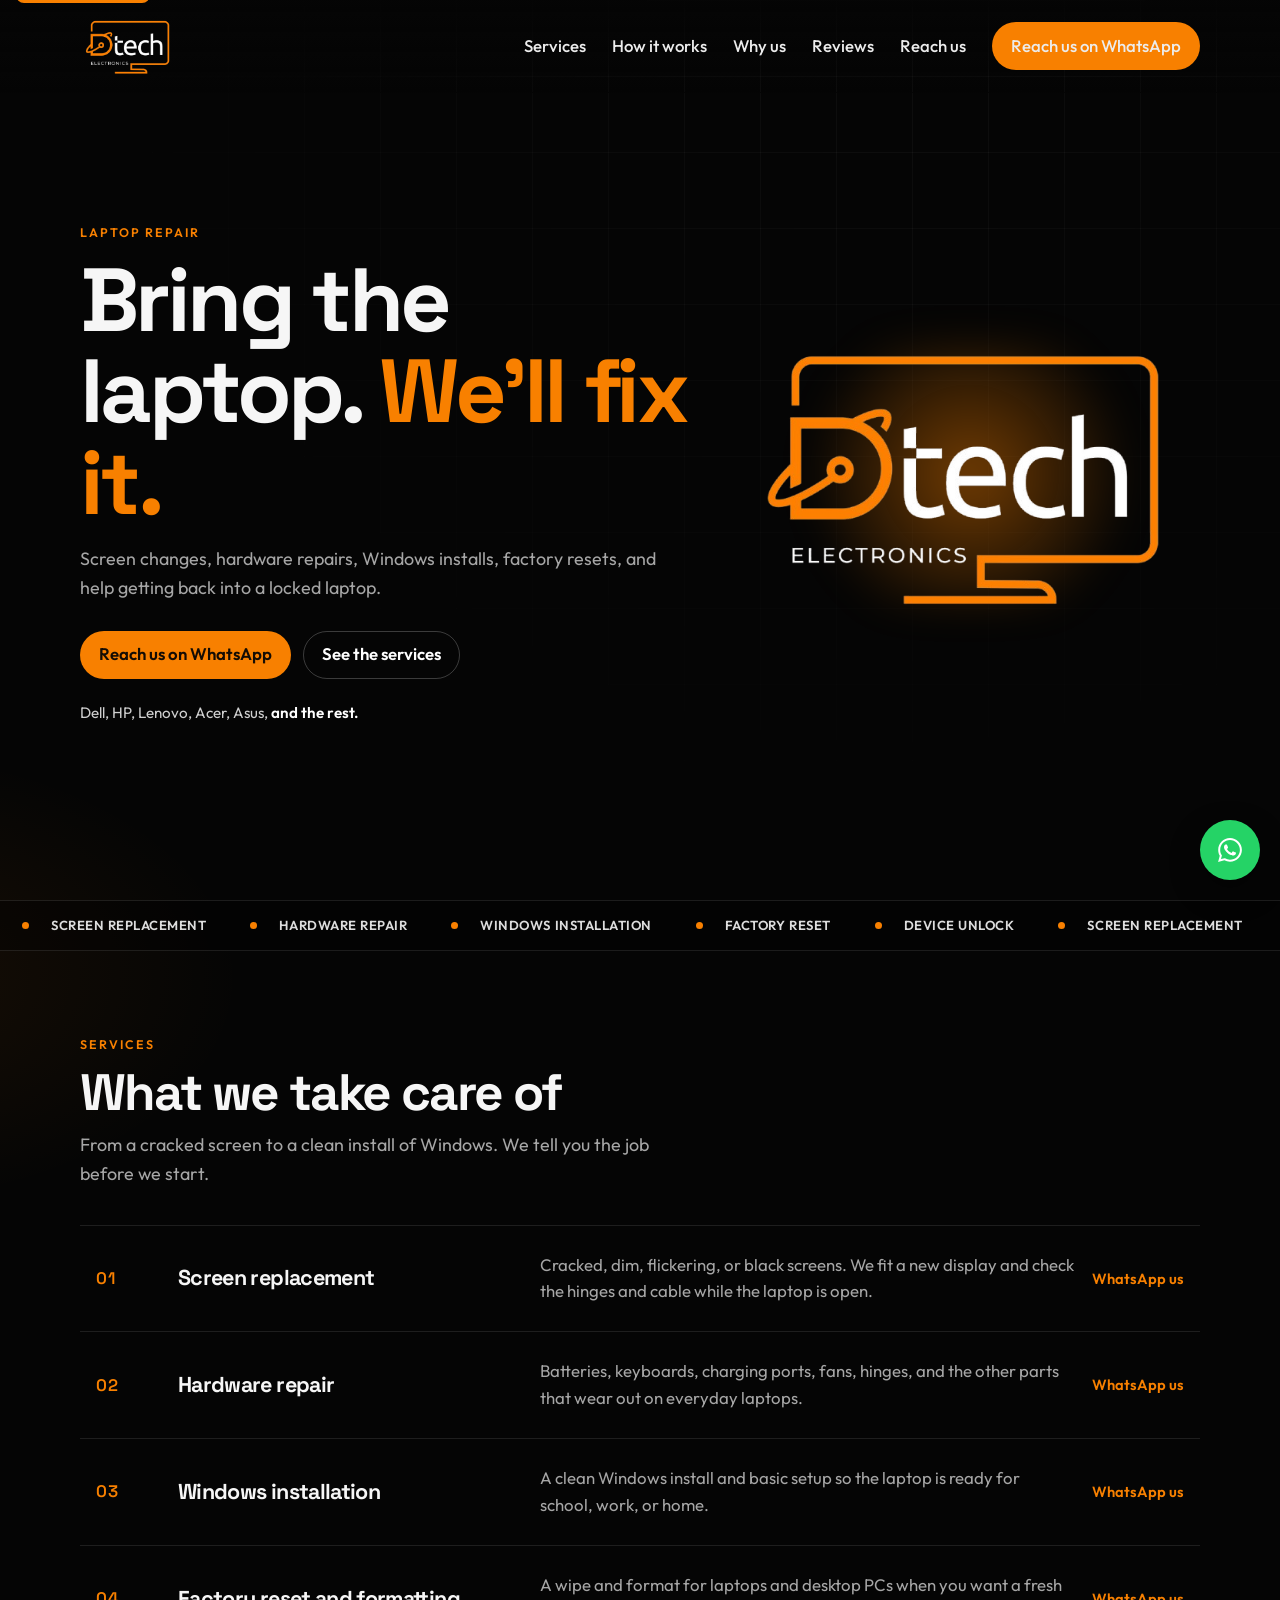
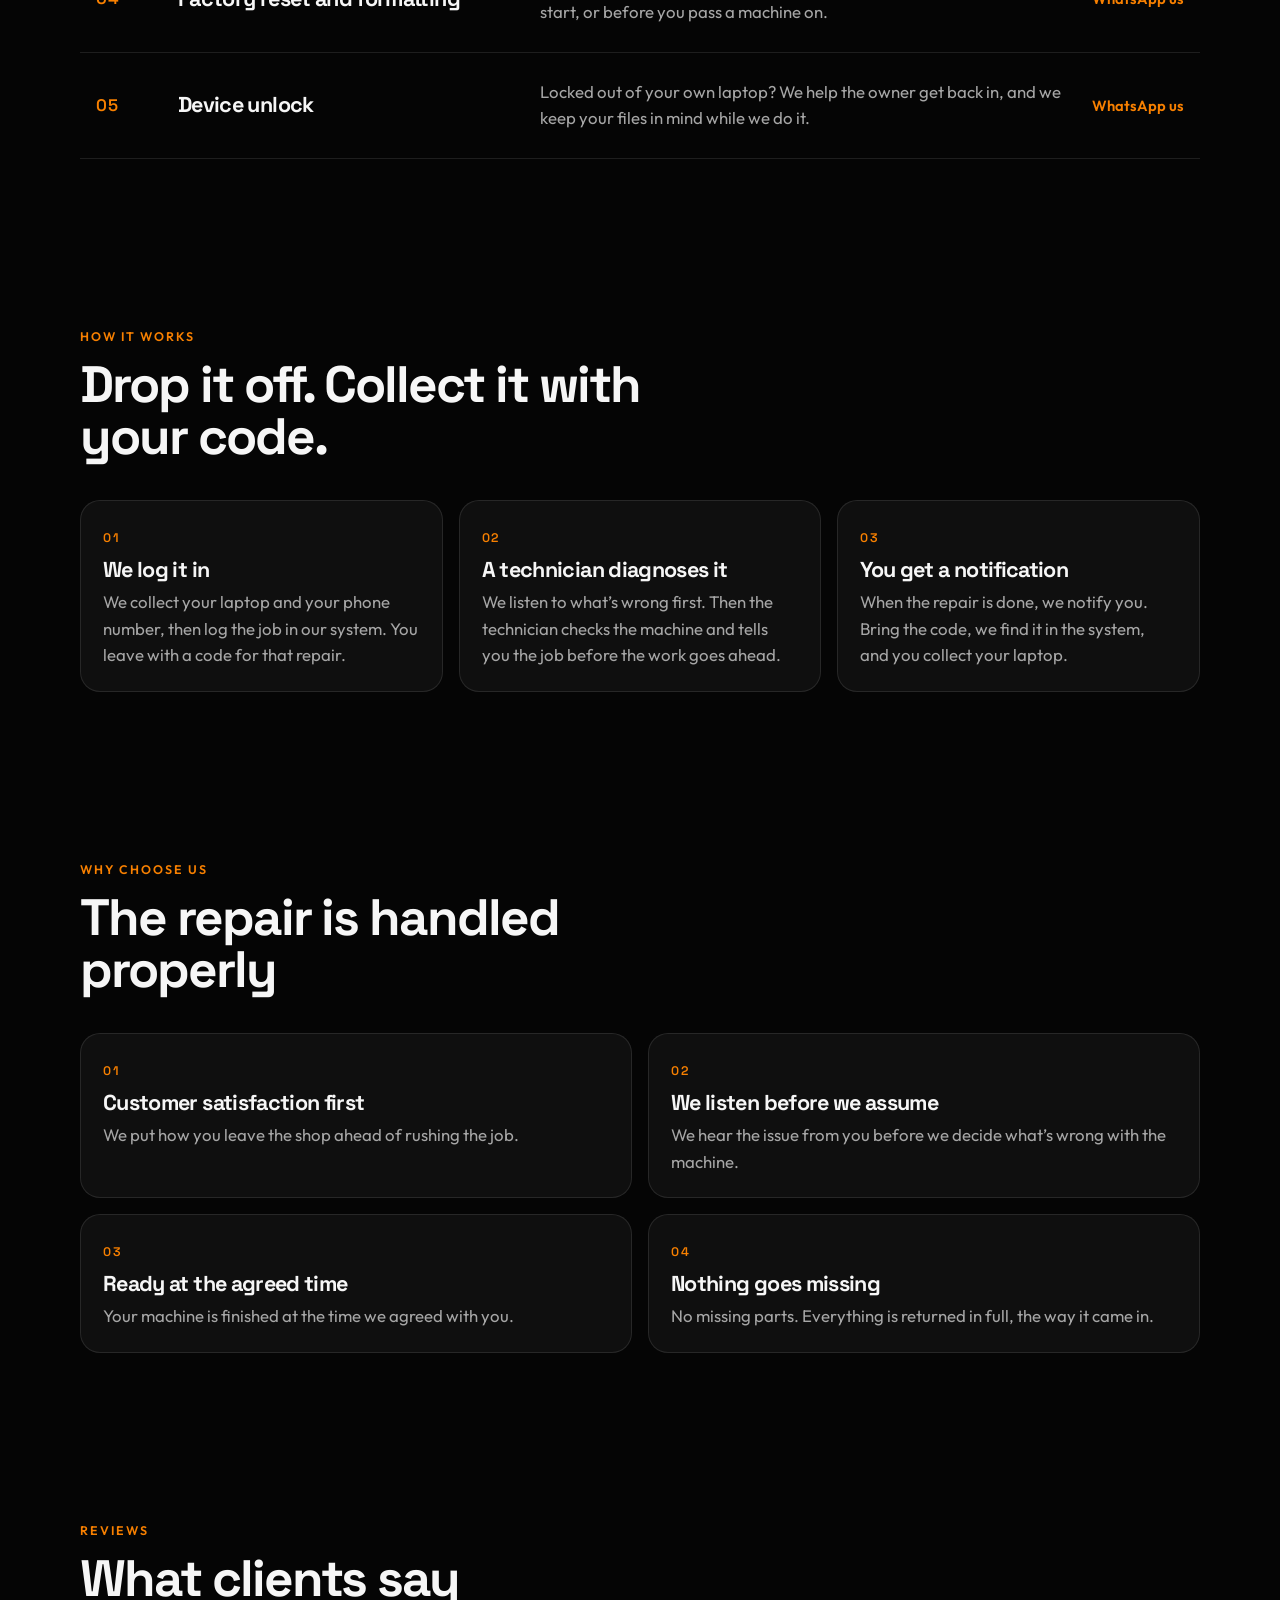
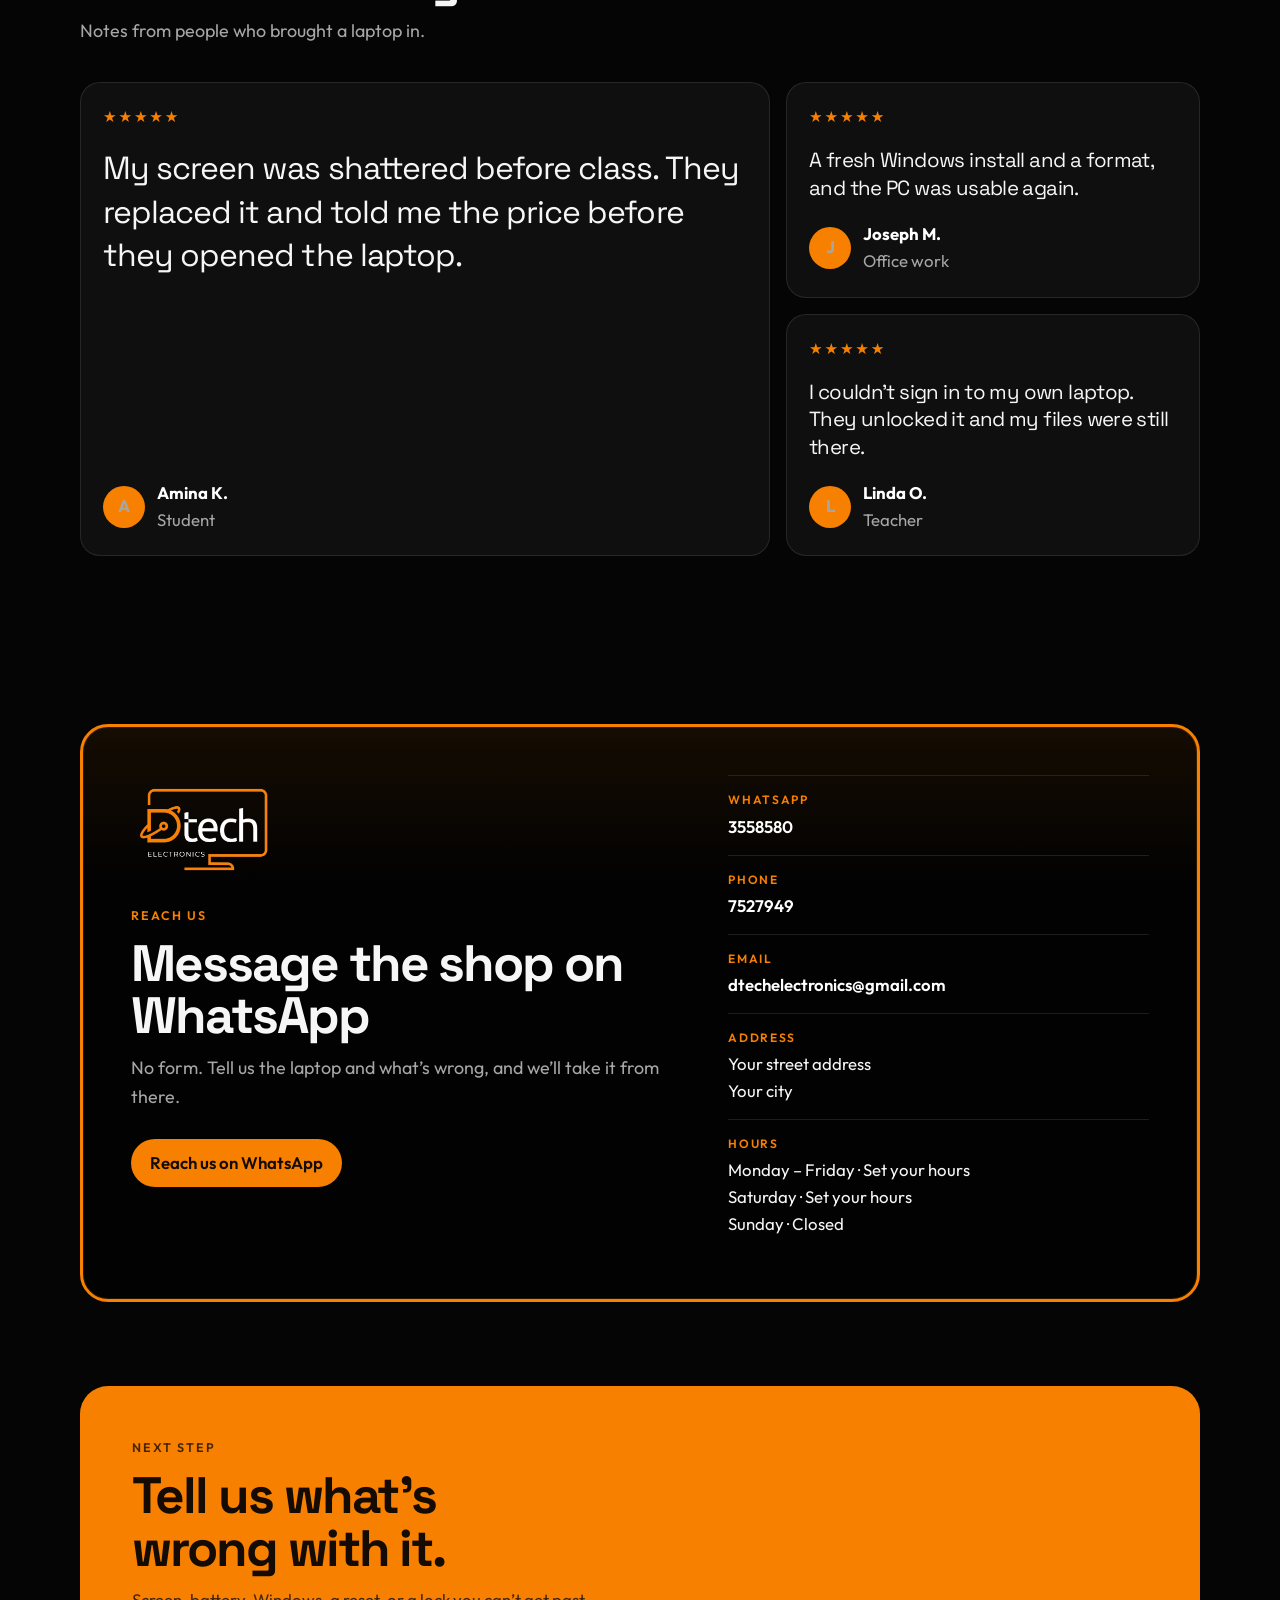
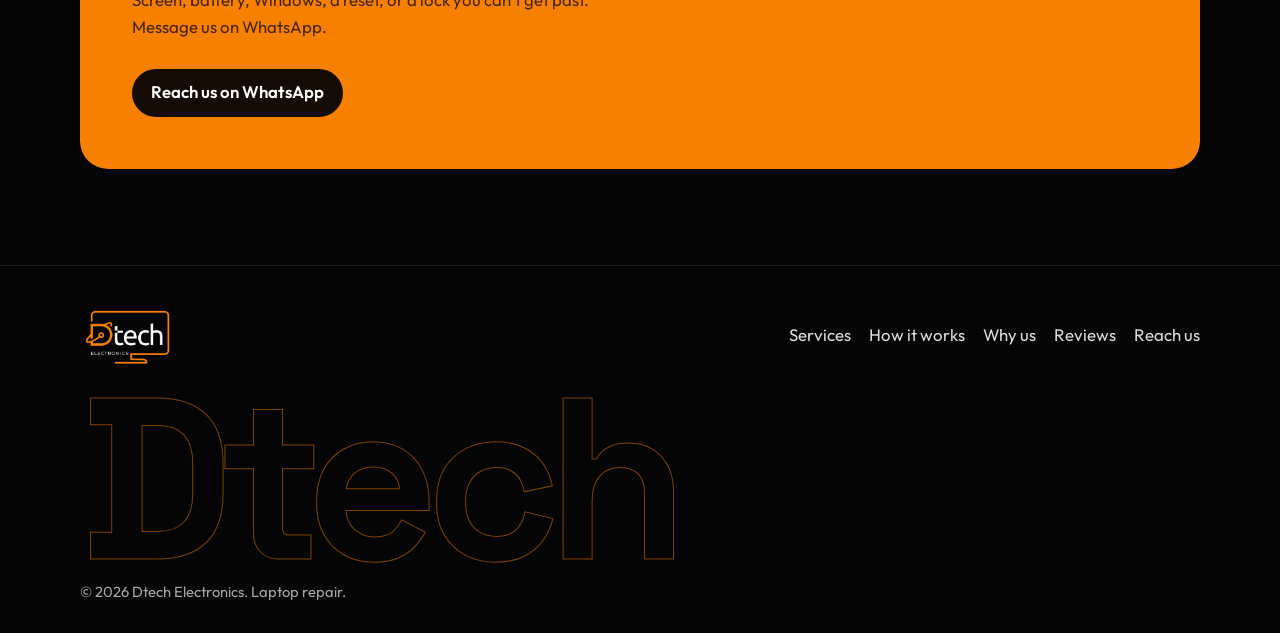
==== index.html @ f42aadb5 "Add the Dtech Electronics repair site." ====
<!DOCTYPE html>
<html lang="en">
  <head>
    <meta charset="utf-8" />
    <meta name="viewport" content="width=device-width, initial-scale=1" />
    <title>Dtech Electronics — Laptop repair</title>
    <meta
      name="description"
      content="Dtech Electronics repairs laptops. Screen replacement, hardware repair, Windows installation, factory reset, and owner unlocks. Reach us on WhatsApp."
    />
    <meta name="theme-color" content="#050505" />
    <meta property="og:title" content="Dtech Electronics — Laptop repair" />
    <meta
      property="og:description"
      content="Screens, hardware, Windows installs, factory resets, and owner unlocks. Message the shop on WhatsApp."
    />
    <meta property="og:image" content="/logo/Dtech.jpg" />
    <link rel="icon" href="/logo/Dtech-Transparent.png" />
    <link rel="preconnect" href="https://fonts.googleapis.com" />
    <link rel="preconnect" href="https://fonts.gstatic.com" crossorigin />
    <link
      href="https://fonts.googleapis.com/css2?family=Outfit:wght@400;500;600&family=Space+Grotesk:wght@500;600;700&display=swap"
      rel="stylesheet"
    />
    <link rel="stylesheet" href="/css/styles.css" />
    <script>document.documentElement.classList.add("js");</script>
  </head>
  <body id="top">
    <a class="skip" href="#main">Skip to content</a>
    <header class="site-header">
      <div class="container header-bar">
        <a class="logo" href="/index.html">
          <img src="/logo/Dtech-Transparent.png" width="599" height="416" alt="Dtech Electronics" />
        </a>
        <nav class="nav-links nav-panel" id="nav-panel" aria-label="Primary">
          <a href="#services">Services</a>
          <a href="#process">How it works</a>
          <a href="#why">Why us</a>
          <a href="#reviews">Reviews</a>
          <a href="#reach">Reach us</a>
          <a class="btn btn-primary" data-whatsapp data-note="Hi Dtech Electronics, I need help with a laptop." href="https://wa.me/3558580">Reach us on WhatsApp</a>
        </nav>
        <button class="nav-toggle" type="button" aria-expanded="false" aria-controls="nav-panel" aria-label="Open menu">
          <span></span>
          <span></span>
          <span></span>
        </button>
      </div>
      <div class="scroll-progress" aria-hidden="true"><span></span></div>
    </header>

    <main id="main">
      <section class="hero">
        <div class="container hero-grid">
          <div>
            <p class="eyebrow">Laptop repair</p>
            <h1>Bring the laptop. <em>We’ll fix it.</em></h1>
            <p class="lead">
              Screen changes, hardware repairs, Windows installs, factory resets, and help getting back into a locked laptop.
            </p>
            <div class="actions">
              <a class="btn btn-primary" data-whatsapp data-note="Hi Dtech Electronics, I need help with a laptop." href="https://wa.me/3558580">Reach us on WhatsApp</a>
              <a class="btn btn-ghost" href="#services">See the services</a>
            </div>
            <p class="brand-line">Dell, HP, Lenovo, Acer, Asus, <strong>and the rest.</strong></p>
          </div>
          <div class="hero-mark">
            <img src="/logo/Dtech-Transparent.png" width="599" height="416" alt="" />
          </div>
        </div>
      </section>

      <div class="ticker" aria-hidden="true">
        <div class="ticker-track">
          <div class="ticker-group">
            <span>Screen replacement</span>
            <span>Hardware repair</span>
            <span>Windows installation</span>
            <span>Factory reset</span>
            <span>Device unlock</span>
          </div>
          <div class="ticker-group">
            <span>Screen replacement</span>
            <span>Hardware repair</span>
            <span>Windows installation</span>
            <span>Factory reset</span>
            <span>Device unlock</span>
          </div>
        </div>
      </div>

      <section class="section reveal" id="services">
        <div class="container">
          <div class="section-head">
            <p class="eyebrow">Services</p>
            <h2>What we take care of</h2>
            <p class="lead">From a cracked screen to a clean install of Windows. We tell you the job before we start.</p>
          </div>
          <div class="services">
            <a class="svc" data-whatsapp data-note="Hi Dtech Electronics, I need a screen replacement." href="https://wa.me/3558580">
              <span class="svc-num">01</span>
              <h3>Screen replacement</h3>
              <p>Cracked, dim, flickering, or black screens. We fit a new display and check the hinges and cable while the laptop is open.</p>
              <span class="svc-go">WhatsApp us</span>
            </a>
            <a class="svc" data-whatsapp data-note="Hi Dtech Electronics, I need a hardware repair." href="https://wa.me/3558580">
              <span class="svc-num">02</span>
              <h3>Hardware repair</h3>
              <p>Batteries, keyboards, charging ports, fans, hinges, and the other parts that wear out on everyday laptops.</p>
              <span class="svc-go">WhatsApp us</span>
            </a>
            <a class="svc" data-whatsapp data-note="Hi Dtech Electronics, I need Windows installed." href="https://wa.me/3558580">
              <span class="svc-num">03</span>
              <h3>Windows installation</h3>
              <p>A clean Windows install and basic setup so the laptop is ready for school, work, or home.</p>
              <span class="svc-go">WhatsApp us</span>
            </a>
            <a class="svc" data-whatsapp data-note="Hi Dtech Electronics, I need a factory reset and format." href="https://wa.me/3558580">
              <span class="svc-num">04</span>
              <h3>Factory reset and formatting</h3>
              <p>A wipe and format for laptops and desktop PCs when you want a fresh start, or before you pass a machine on.</p>
              <span class="svc-go">WhatsApp us</span>
            </a>
            <a class="svc" data-whatsapp data-note="Hi Dtech Electronics, I need help unlocking my own laptop." href="https://wa.me/3558580">
              <span class="svc-num">05</span>
              <h3>Device unlock</h3>
              <p>Locked out of your own laptop? We help the owner get back in, and we keep your files in mind while we do it.</p>
              <span class="svc-go">WhatsApp us</span>
            </a>
          </div>
        </div>
      </section>

      <section class="section reveal" id="process">
        <div class="container">
          <div class="section-head">
            <p class="eyebrow">How it works</p>
            <h2>Drop it off. Collect it with your code.</h2>
          </div>
          <ol class="steps">
            <li>
              <span class="step-num">01</span>
              <h3>We log it in</h3>
              <p>We collect your laptop and your phone number, then log the job in our system. You leave with a code for that repair.</p>
            </li>
            <li>
              <span class="step-num">02</span>
              <h3>A technician diagnoses it</h3>
              <p>We listen to what’s wrong first. Then the technician checks the machine and tells you the job before the work goes ahead.</p>
            </li>
            <li>
              <span class="step-num">03</span>
              <h3>You get a notification</h3>
              <p>When the repair is done, we notify you. Bring the code, we find it in the system, and you collect your laptop.</p>
            </li>
          </ol>
        </div>
      </section>

      <section class="section reveal" id="why">
        <div class="container">
          <div class="section-head">
            <p class="eyebrow">Why choose us</p>
            <h2>The repair is handled properly</h2>
          </div>
          <ul class="reasons">
            <li>
              <span class="step-num">01</span>
              <h3>Customer satisfaction first</h3>
              <p>We put how you leave the shop ahead of rushing the job.</p>
            </li>
            <li>
              <span class="step-num">02</span>
              <h3>We listen before we assume</h3>
              <p>We hear the issue from you before we decide what’s wrong with the machine.</p>
            </li>
            <li>
              <span class="step-num">03</span>
              <h3>Ready at the agreed time</h3>
              <p>Your machine is finished at the time we agreed with you.</p>
            </li>
            <li>
              <span class="step-num">04</span>
              <h3>Nothing goes missing</h3>
              <p>No missing parts. Everything is returned in full, the way it came in.</p>
            </li>
          </ul>
        </div>
      </section>

      <section class="section reveal" id="reviews">
        <div class="container">
          <div class="section-head">
            <p class="eyebrow">Reviews</p>
            <h2>What clients say</h2>
            <p class="lead">Notes from people who brought a laptop in.</p>
          </div>
          <div class="quotes">
            <figure class="quote">
              <div class="stars" aria-label="5 out of 5">★★★★★</div>
              <blockquote>My screen was shattered before class. They replaced it and told me the price before they opened the laptop.</blockquote>
              <figcaption>
                <span class="avatar" aria-hidden="true">A</span>
                <span><strong>Amina K.</strong> Student</span>
              </figcaption>
            </figure>
            <figure class="quote">
              <div class="stars" aria-label="5 out of 5">★★★★★</div>
              <blockquote>A fresh Windows install and a format, and the PC was usable again.</blockquote>
              <figcaption>
                <span class="avatar" aria-hidden="true">J</span>
                <span><strong>Joseph M.</strong> Office work</span>
              </figcaption>
            </figure>
            <figure class="quote">
              <div class="stars" aria-label="5 out of 5">★★★★★</div>
              <blockquote>I couldn’t sign in to my own laptop. They unlocked it and my files were still there.</blockquote>
              <figcaption>
                <span class="avatar" aria-hidden="true">L</span>
                <span><strong>Linda O.</strong> Teacher</span>
              </figcaption>
            </figure>
          </div>
        </div>
      </section>

      <section class="section reveal" id="reach">
        <div class="container">
          <div class="visit-frame">
            <div>
              <img class="visit-mark" src="/logo/Dtech-Transparent.png" width="599" height="416" alt="" />
              <p class="eyebrow">Reach us</p>
              <h2>Message the shop on WhatsApp</h2>
              <p class="lead">No form. Tell us the laptop and what’s wrong, and we’ll take it from there.</p>
              <div class="actions">
                <a class="btn btn-primary" data-whatsapp data-note="Hi Dtech Electronics, I need help with a laptop." href="https://wa.me/3558580">Reach us on WhatsApp</a>
              </div>
            </div>
            <dl class="shop-list">
              <div>
                <dt>WhatsApp</dt>
                <dd>
                  <a data-whatsapp data-note="Hi Dtech Electronics, I need help with a laptop." href="https://wa.me/3558580"><span data-whatsapp-number>3558580</span></a>
                </dd>
              </div>
              <div>
                <dt>Phone</dt>
                <dd><a href="tel:7527949">7527949</a></dd>
              </div>
              <div>
                <dt>Email</dt>
                <dd><a href="mailto:dtechelectronics@gmail.com">dtechelectronics@gmail.com</a></dd>
              </div>
              <div>
                <dt>Address</dt>
                <dd>
                  Your street address<br />
                  Your city
                </dd>
              </div>
              <div>
                <dt>Hours</dt>
                <dd>
                  Monday – Friday · Set your hours<br />
                  Saturday · Set your hours<br />
                  Sunday · Closed
                </dd>
              </div>
            </dl>
          </div>
        </div>
      </section>

      <section class="cta-band reveal">
        <div class="container">
          <div class="cta-inner">
            <p class="eyebrow">Next step</p>
            <h2>Tell us what’s wrong with it.</h2>
            <p>Screen, battery, Windows, a reset, or a lock you can’t get past. Message us on WhatsApp.</p>
            <div class="actions">
              <a class="btn btn-dark" data-whatsapp data-note="Hi Dtech Electronics, I need help with a laptop." href="https://wa.me/3558580">Reach us on WhatsApp</a>
            </div>
          </div>
        </div>
      </section>
    </main>

    <footer class="site-footer">
      <div class="container">
        <div class="footer-top">
          <a class="logo" href="/index.html">
            <img src="/logo/Dtech-Transparent.png" width="599" height="416" alt="Dtech Electronics" />
          </a>
          <nav class="footer-links" aria-label="Footer">
            <a href="#services">Services</a>
            <a href="#process">How it works</a>
            <a href="#why">Why us</a>
            <a href="#reviews">Reviews</a>
            <a href="#reach">Reach us</a>
          </nav>
        </div>
        <p class="footer-mark" aria-hidden="true">Dtech</p>
        <p class="legal">© 2026 Dtech Electronics. Laptop repair.</p>
      </div>
    </footer>
    <a class="wa-float" data-whatsapp data-note="Hi Dtech Electronics, I need help with a laptop." href="https://wa.me/3558580" aria-label="Chat with Dtech Electronics on WhatsApp">
      <img src="/logo/whatsapp-brands-solid-full.svg" width="34" height="34" alt="" />
    </a>
    <script src="/js/main.js" defer></script>
  </body>
</html>
---- css/styles.css ----
:root {
  --bg: #050505;
  --raise: #111111;
  --orange: #f88000;
  --orange-hot: #ff9d2a;
  --ink: #140c04;
  --text: #f6f6f6;
  --muted: #a6a6a6;
  --line: rgba(255, 255, 255, 0.1);
  --display: "Space Grotesk", sans-serif;
  --body: "Outfit", system-ui, sans-serif;
  --header: 92px;
  --ease: cubic-bezier(0.22, 0.61, 0.36, 1);
  --shadow: 0 18px 50px rgba(0, 0, 0, 0.35);
}

*,
*::before,
*::after {
  box-sizing: border-box;
}

html {
  scroll-behavior: smooth;
  color-scheme: dark;
}

body {
  margin: 0;
  min-height: 100vh;
  font-family: var(--body);
  font-size: 1.05rem;
  line-height: 1.6;
  color: var(--text);
  background-color: var(--bg);
  background-image:
    radial-gradient(980px 520px at 88% -8%, rgba(248, 128, 0, 0.18), transparent 58%),
    radial-gradient(720px 420px at -12% 18%, rgba(248, 128, 0, 0.08), transparent 55%);
}

body::before {
  content: "";
  position: fixed;
  inset: 0;
  pointer-events: none;
  z-index: 0;
  background-image:
    linear-gradient(rgba(255, 255, 255, 0.035) 1px, transparent 1px),
    linear-gradient(90deg, rgba(255, 255, 255, 0.035) 1px, transparent 1px);
  background-size: 76px 76px;
  mask-image: radial-gradient(ellipse at 70% 0%, #000 10%, transparent 68%);
}

body.menu-open {
  overflow: hidden;
}

img {
  max-width: 100%;
  height: auto;
}

a {
  color: inherit;
}

button,
input,
select,
textarea {
  font: inherit;
  color: inherit;
}

button {
  cursor: pointer;
}

::selection {
  background: var(--orange);
  color: var(--ink);
}

:focus-visible {
  outline: 2px solid var(--orange);
  outline-offset: 3px;
}

.skip {
  position: absolute;
  left: 16px;
  top: -40px;
  z-index: 80;
  background: var(--orange);
  color: var(--ink);
  padding: 8px 12px;
  border-radius: 8px;
}

.skip:focus {
  top: 12px;
}

.container {
  width: min(1120px, calc(100% - 32px));
  margin-inline: auto;
}

h1,
h2,
h3 {
  font-family: var(--display);
  letter-spacing: -0.04em;
  line-height: 1.02;
  font-weight: 700;
}

h1 {
  margin: 0 0 16px;
  font-size: clamp(3.1rem, 7vw, 5.7rem);
}

h1 em {
  font-style: normal;
  color: var(--orange);
}

h2 {
  margin: 0 0 12px;
  font-size: clamp(2rem, 4vw, 3.35rem);
}

h3 {
  margin: 0;
  font-size: 1.35rem;
  letter-spacing: -0.03em;
}

p {
  margin: 0;
}

.eyebrow {
  margin: 0 0 12px;
  color: var(--orange);
  font-size: 0.78rem;
  font-weight: 600;
  letter-spacing: 0.16em;
  text-transform: uppercase;
}

.lead {
  max-width: 48ch;
  color: var(--muted);
  font-size: 1.12rem;
}

.section {
  padding: 84px 0;
  scroll-margin-top: 108px;
}

.section-head {
  max-width: 640px;
  margin-bottom: 36px;
}

.site-header,
.site-footer,
main {
  position: relative;
  z-index: 1;
}

.site-header {
  position: fixed;
  inset: 0 0 auto 0;
  z-index: 40;
  border-bottom: 1px solid transparent;
  background: linear-gradient(to bottom, rgba(5, 5, 5, 0.92), rgba(5, 5, 5, 0));
  transition:
    background 0.4s var(--ease),
    border-color 0.4s var(--ease),
    box-shadow 0.4s var(--ease);
}

.site-header.is-scrolled {
  background: rgba(5, 5, 5, 0.84);
  backdrop-filter: blur(18px) saturate(1.3);
  border-bottom-color: rgba(248, 128, 0, 0.35);
  box-shadow: var(--shadow);
}

.header-bar {
  display: flex;
  align-items: center;
  justify-content: space-between;
  min-height: var(--header);
  padding: 12px 0;
  transition: padding 0.4s var(--ease), min-height 0.4s var(--ease);
}

.is-scrolled .header-bar {
  min-height: 68px;
  padding: 6px 0;
}

.logo {
  display: block;
  flex: 0 0 auto;
}

.logo img {
  display: block;
  height: 68px;
  width: auto;
  transition: height 0.4s var(--ease), transform 0.4s var(--ease);
}

.is-scrolled .logo img {
  height: 48px;
}

.nav-links {
  display: none;
}

.nav-links a {
  text-decoration: none;
  color: #ececec;
  font-weight: 500;
}

.nav-toggle {
  width: 46px;
  height: 46px;
  display: inline-flex;
  flex-direction: column;
  justify-content: center;
  align-items: center;
  gap: 5px;
  border: 1px solid var(--line);
  border-radius: 12px;
  background: rgba(0, 0, 0, 0.35);
}

.nav-toggle span {
  display: block;
  width: 18px;
  height: 2px;
  background: #fff;
  transition: transform 0.3s var(--ease), opacity 0.2s;
}

.nav-toggle[aria-expanded="true"] span:nth-child(1) {
  transform: translateY(7px) rotate(45deg);
}

.nav-toggle[aria-expanded="true"] span:nth-child(2) {
  opacity: 0;
}

.nav-toggle[aria-expanded="true"] span:nth-child(3) {
  transform: translateY(-7px) rotate(-45deg);
}

.scroll-progress {
  position: absolute;
  left: 0;
  right: 0;
  bottom: 0;
  height: 2px;
  pointer-events: none;
}

.scroll-progress span {
  display: block;
  height: 100%;
  background: linear-gradient(90deg, var(--orange), #ffc46b);
  transform: scaleX(0);
  transform-origin: left center;
}

.btn {
  display: inline-flex;
  align-items: center;
  justify-content: center;
  gap: 8px;
  min-height: 48px;
  padding: 0 18px;
  border-radius: 999px;
  border: 1px solid transparent;
  text-decoration: none;
  font-weight: 600;
  transition:
    transform 0.2s var(--ease),
    background 0.2s,
    border-color 0.2s,
    color 0.2s;
}

.btn:hover {
  transform: translateY(-2px);
}

.btn-primary {
  background: var(--orange);
  color: var(--ink);
}

.btn-primary:hover {
  background: var(--orange-hot);
}

.btn-ghost {
  background: transparent;
  color: #fff;
  border-color: rgba(255, 255, 255, 0.22);
}

.btn-ghost:hover {
  border-color: var(--orange);
  color: var(--orange);
}

.btn-dark {
  background: var(--ink);
  color: #fff;
}

.btn-dark:hover {
  background: #000;
}

.actions {
  display: flex;
  flex-wrap: wrap;
  gap: 12px;
  margin-top: 28px;
}

.hero {
  min-height: 100svh;
  display: grid;
  align-items: center;
  padding: calc(var(--header) + 12px) 0 56px;
}

.hero-grid {
  display: grid;
  gap: 36px;
  align-items: center;
}

.brand-line {
  margin-top: 22px;
  color: #cfcfcf;
  font-size: 0.95rem;
}

.brand-line strong {
  color: #fff;
  font-weight: 600;
}

.hero-mark {
  position: relative;
  justify-self: center;
  width: min(100%, 460px);
}

.hero-mark::before {
  content: "";
  position: absolute;
  inset: 8% 6%;
  background: radial-gradient(circle, rgba(248, 128, 0, 0.45), transparent 68%);
  filter: blur(18px);
}

.hero-mark img {
  position: relative;
  display: block;
  width: 100%;
  animation: float 5.5s ease-in-out infinite;
}

.ticker {
  overflow: hidden;
  border-block: 1px solid var(--line);
  background: rgba(0, 0, 0, 0.35);
}

.ticker-track {
  display: flex;
  width: max-content;
  animation: ticker 32s linear infinite;
}

.ticker-group {
  display: flex;
  align-items: center;
}

.ticker-group span {
  display: inline-flex;
  align-items: center;
  gap: 22px;
  padding: 14px 22px;
  color: #ddd;
  white-space: nowrap;
  letter-spacing: 0.04em;
  text-transform: uppercase;
  font-size: 0.82rem;
  font-weight: 600;
}

.ticker-group span::before {
  content: "";
  width: 7px;
  height: 7px;
  border-radius: 50%;
  background: var(--orange);
}

.services {
  display: grid;
}

.svc {
  display: grid;
  gap: 6px 16px;
  grid-template-columns: auto 1fr;
  padding: 22px 8px;
  border-top: 1px solid var(--line);
  text-decoration: none;
  color: inherit;
  transition: background 0.3s var(--ease), padding 0.3s var(--ease);
}

.services .svc:last-child {
  border-bottom: 1px solid var(--line);
}

.svc-num {
  color: var(--orange);
  font-family: var(--display);
  font-weight: 600;
  letter-spacing: 0.08em;
}

.svc p {
  grid-column: 2;
  color: var(--muted);
}

.svc-go {
  grid-column: 2;
  color: var(--orange);
  font-weight: 600;
  font-size: 0.92rem;
}

.steps,
.reasons,
.quotes {
  display: grid;
  gap: 16px;
  margin: 8px 0 0;
  padding: 0;
  list-style: none;
}

.steps li,
.reasons li,
.quote {
  background: rgba(17, 17, 17, 0.92);
  border: 1px solid var(--line);
  border-radius: 20px;
  padding: 22px;
}

.steps li,
.reasons li {
  transition: border-color 0.3s, transform 0.3s var(--ease);
}

.steps li:hover,
.reasons li:hover,
.quote:hover {
  border-color: rgba(248, 128, 0, 0.55);
}

.step-num,
.tag {
  display: inline-block;
  margin-bottom: 10px;
  color: var(--orange);
  font-family: var(--display);
  font-size: 0.78rem;
  font-weight: 600;
  letter-spacing: 0.14em;
  text-transform: uppercase;
}

.steps p,
.reasons p,
.quote figcaption span {
  color: var(--muted);
}

.steps h3,
.reasons h3 {
  margin-bottom: 8px;
}

.mini-laptop {
  position: relative;
  height: 86px;
  margin: 0 0 22px;
  border: 2px solid rgba(248, 128, 0, 0.85);
  border-radius: 12px 12px 5px 5px;
}

.mini-laptop::after {
  content: "";
  position: absolute;
  left: 18%;
  right: 18%;
  bottom: -9px;
  height: 8px;
  border: 2px solid rgba(248, 128, 0, 0.85);
  border-top: 0;
  border-radius: 0 0 8px 8px;
}

.mini-laptop span {
  position: absolute;
  inset: 8px;
  border-radius: 6px;
  background: linear-gradient(150deg, rgba(248, 128, 0, 0.28), transparent 62%);
}

.shelf article:nth-child(2) .mini-laptop span {
  background: linear-gradient(210deg, rgba(248, 128, 0, 0.4), transparent 55%);
}

.shelf article:nth-child(3) .mini-laptop span {
  background: linear-gradient(180deg, rgba(255, 255, 255, 0.08), rgba(248, 128, 0, 0.25));
}

.card-link {
  display: inline-flex;
  margin-top: 16px;
  color: var(--orange);
  font-weight: 600;
  text-decoration: none;
}

.card-link:hover {
  gap: 6px;
}

.stars {
  color: var(--orange);
  letter-spacing: 0.12em;
  font-size: 0.95rem;
}

.quote {
  margin: 0;
  display: flex;
  flex-direction: column;
  gap: 18px;
}

.quote blockquote {
  margin: 0;
  font-family: var(--display);
  font-size: 1.28rem;
  line-height: 1.35;
  letter-spacing: -0.03em;
}

.quote figcaption {
  display: flex;
  align-items: center;
  gap: 12px;
  margin-top: auto;
}

.quote figcaption strong {
  display: block;
  color: #fff;
}

.avatar {
  width: 42px;
  height: 42px;
  display: grid;
  place-items: center;
  border-radius: 50%;
  background: var(--orange);
  color: var(--ink);
  font-weight: 700;
}

.visit-frame {
  border: 3px solid var(--orange);
  border-radius: 28px;
  padding: clamp(22px, 4vw, 48px);
  display: grid;
  gap: 28px;
  background:
    linear-gradient(180deg, rgba(248, 128, 0, 0.08), transparent 28%),
    rgba(0, 0, 0, 0.45);
  box-shadow: inset 0 0 0 1px rgba(248, 128, 0, 0.15);
}

.visit-mark {
  width: 150px;
  margin-bottom: 18px;
}

.shop-list {
  display: grid;
  gap: 0;
  margin: 0;
}

.shop-list div {
  display: grid;
  gap: 4px;
  padding: 14px 0;
  border-top: 1px solid var(--line);
}

.shop-list dt {
  color: var(--orange);
  font-size: 0.75rem;
  font-weight: 600;
  letter-spacing: 0.14em;
  text-transform: uppercase;
}

.shop-list dd {
  margin: 0;
}

.shop-list a {
  color: #fff;
  font-weight: 600;
  text-decoration: none;
}

.shop-list a:hover {
  color: var(--orange);
}

.wa-float {
  position: fixed;
  right: 20px;
  bottom: 20px;
  z-index: 60;
  width: 60px;
  height: 60px;
  display: grid;
  place-items: center;
  border-radius: 50%;
  background: #25d366;
  color: #fff;
  box-shadow: 0 12px 30px rgba(0, 0, 0, 0.4);
}

.wa-float img {
  width: 34px;
  height: 34px;
  display: block;
  filter: brightness(0) invert(1);
}

.cta-band {
  padding-bottom: 96px;
}

.cta-inner {
  background: var(--orange);
  color: var(--ink);
  border-radius: 28px;
  padding: clamp(28px, 5vw, 52px);
}

.cta-inner .lead,
.cta-inner p {
  color: rgba(20, 12, 4, 0.78);
  max-width: 42ch;
}

.cta-inner h2 {
  max-width: 12ch;
}

.site-footer {
  overflow: hidden;
  border-top: 1px solid var(--line);
  padding: 36px 0 18px;
}

.footer-top {
  display: flex;
  flex-wrap: wrap;
  gap: 18px 28px;
  align-items: center;
  justify-content: space-between;
}

.footer-links {
  display: flex;
  flex-wrap: wrap;
  gap: 8px 18px;
}

.footer-links a {
  color: #ddd;
  text-decoration: none;
}

.footer-links a:hover {
  color: var(--orange);
}

.footer-mark {
  margin: 18px 0 8px;
  font-family: var(--display);
  font-weight: 700;
  font-size: clamp(76px, 20vw, 230px);
  line-height: 0.8;
  letter-spacing: -0.06em;
  color: transparent;
  -webkit-text-stroke: 1px rgba(248, 128, 0, 0.5);
  user-select: none;
}

.legal {
  color: var(--muted);
  font-size: 0.92rem;
  padding-bottom: 12px;
}

.page-hero {
  padding: calc(var(--header) + 36px) 0 10px;
}

.contact-layout {
  display: grid;
  gap: 28px;
  padding-bottom: 80px;
}

.form-card,
.form-success {
  background: rgba(17, 17, 17, 0.94);
  border: 1px solid var(--line);
  border-radius: 24px;
  padding: clamp(18px, 3vw, 28px);
}

.form-grid,
.form-row,
.summary {
  display: grid;
  gap: 14px;
}

label span,
.summary span {
  display: block;
  margin-bottom: 6px;
  font-size: 0.86rem;
  font-weight: 600;
}

input,
select,
textarea {
  width: 100%;
  border: 1px solid rgba(255, 255, 255, 0.14);
  background: #0b0b0b;
  border-radius: 12px;
  padding: 13px 14px;
}

textarea {
  min-height: 140px;
  resize: vertical;
}

input:focus,
select:focus,
textarea:focus {
  border-color: var(--orange);
  outline: none;
  box-shadow: 0 0 0 3px rgba(248, 128, 0, 0.2);
}

input:user-invalid,
select:user-invalid,
textarea:user-invalid {
  border-color: #ff6a2a;
}

.form-note {
  color: var(--muted);
  font-size: 0.92rem;
}

.form-card .btn {
  width: fit-content;
}

.form-success[hidden] {
  display: none;
}

.summary div {
  padding-top: 10px;
  border-top: 1px solid var(--line);
}

.summary strong {
  font-weight: 500;
}

.missing {
  min-height: 70vh;
  display: grid;
  place-items: center;
  padding: calc(var(--header) + 40px) 0 60px;
  text-align: center;
}

.js .reveal {
  opacity: 0;
  transform: translateY(18px);
  transition: opacity 0.7s var(--ease), transform 0.7s var(--ease);
}

.js .reveal.is-in {
  opacity: 1;
  transform: none;
}

@media (min-width: 720px) {
  .container {
    width: min(1120px, calc(100% - 48px));
  }

  .form-row {
    grid-template-columns: 1fr 1fr;
  }

  .steps {
    grid-template-columns: repeat(3, 1fr);
  }

  .reasons {
    grid-template-columns: 1fr 1fr;
  }
}

@media (min-width: 820px) {
  .nav-toggle {
    display: none;
  }

  .nav-links {
    display: flex;
    align-items: center;
    gap: 26px;
    margin-left: auto;
  }

  .nav-links a:not(.btn) {
    position: relative;
  }

  .nav-links a:not(.btn)::after {
    content: "";
    position: absolute;
    left: 0;
    bottom: -6px;
    width: 100%;
    height: 2px;
    background: var(--orange);
    transform: scaleX(0);
    transform-origin: left center;
    transition: transform 0.3s var(--ease);
  }

  .nav-links a:not(.btn):hover::after,
  .nav-links a:not(.btn).is-active::after {
    transform: scaleX(1);
  }

  .nav-links a.is-active {
    color: #fff;
  }
}

@media (min-width: 820px) and (max-width: 1100px) {
  .nav-links {
    gap: 14px;
  }

  .nav-links .btn {
    padding: 0 12px;
    font-size: 0.9rem;
  }
}

@media (max-width: 819px) {
  .nav-links {
    position: absolute;
    left: 0;
    right: 0;
    top: 100%;
    display: flex;
    flex-direction: column;
    align-items: flex-start;
    gap: 4px;
    padding: 8px 22px 20px;
    background: rgba(8, 8, 8, 0.98);
    border-bottom: 1px solid rgba(248, 128, 0, 0.28);
    max-height: 0;
    overflow: hidden;
    opacity: 0;
    pointer-events: none;
    transition: max-height 0.4s var(--ease), opacity 0.3s ease;
  }

  .nav-links.is-open {
    max-height: 560px;
    opacity: 1;
    pointer-events: auto;
  }

  .nav-links a:not(.btn) {
    width: 100%;
    padding: 12px 0;
    font-size: 1.15rem;
    border-bottom: 1px solid var(--line);
  }

  .nav-links .btn {
    margin-top: 12px;
  }
}

@media (min-width: 900px) {
  .hero-grid,
  .visit-frame,
  .contact-layout {
    grid-template-columns: 1.15fr 0.85fr;
  }

  .contact-layout {
    align-items: start;
    grid-template-columns: 0.82fr 1.18fr;
  }

  .contact-copy {
    position: sticky;
    top: 110px;
  }

  .quotes {
    grid-template-columns: 1.25fr 0.75fr;
  }

  .quotes .quote:first-child {
    grid-row: span 2;
  }

  .quotes .quote:first-child blockquote {
    font-size: clamp(1.7rem, 2.5vw, 2.15rem);
  }

  .svc {
    grid-template-columns: 64px minmax(180px, 0.9fr) 1.4fr auto;
    align-items: center;
    gap: 18px;
    padding: 26px 16px;
  }

  .svc p,
  .svc-go {
    grid-column: auto;
  }

  .svc:hover {
    background: rgba(248, 128, 0, 0.06);
    padding-left: 22px;
  }
}

@keyframes ticker {
  from {
    transform: translateX(0);
  }
  to {
    transform: translateX(-50%);
  }
}

@keyframes float {
  0%,
  100% {
    transform: translateY(0);
  }
  50% {
    transform: translateY(-10px);
  }
}

@media (prefers-reduced-motion: reduce) {
  html {
    scroll-behavior: auto;
  }

  *,
  *::before,
  *::after {
    animation: none !important;
    transition: none !important;
  }

  .js .reveal {
    opacity: 1;
    transform: none;
  }

  .btn:hover,
  .steps li:hover {
    transform: none;
  }
}
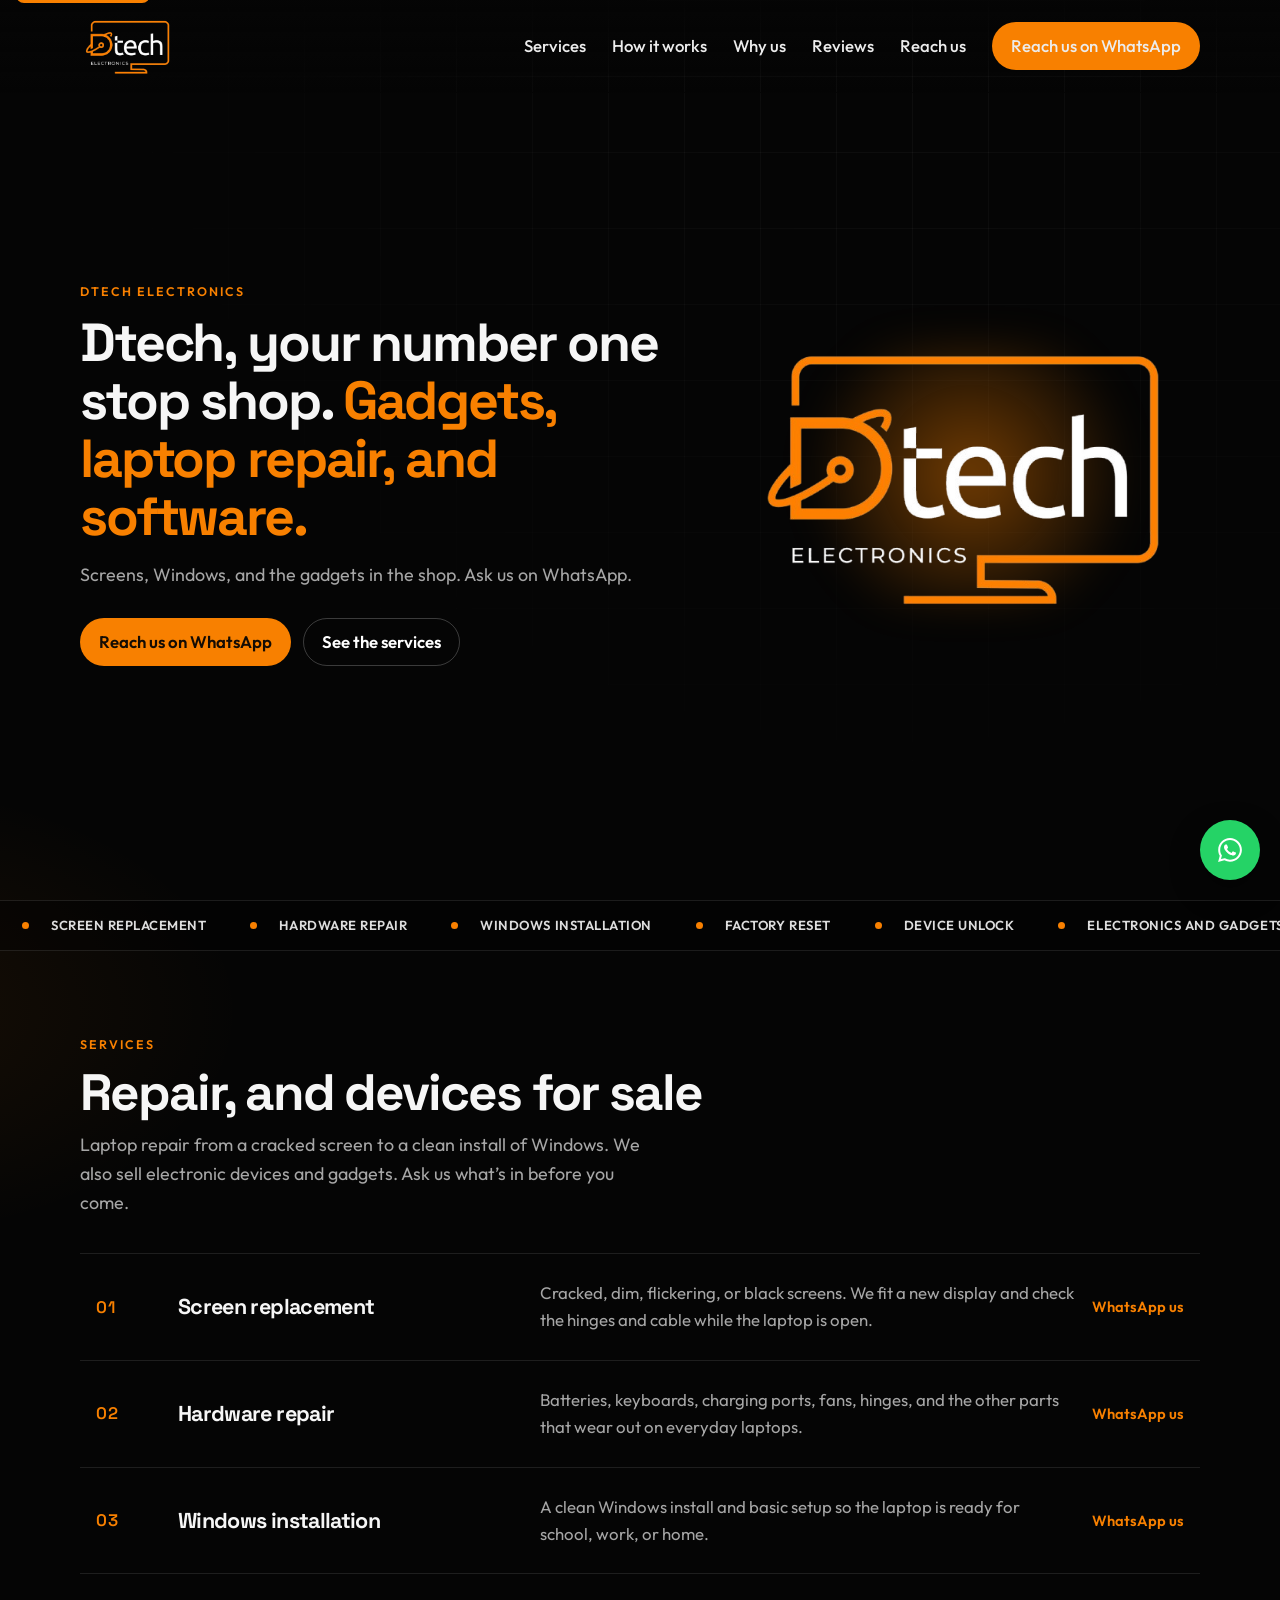
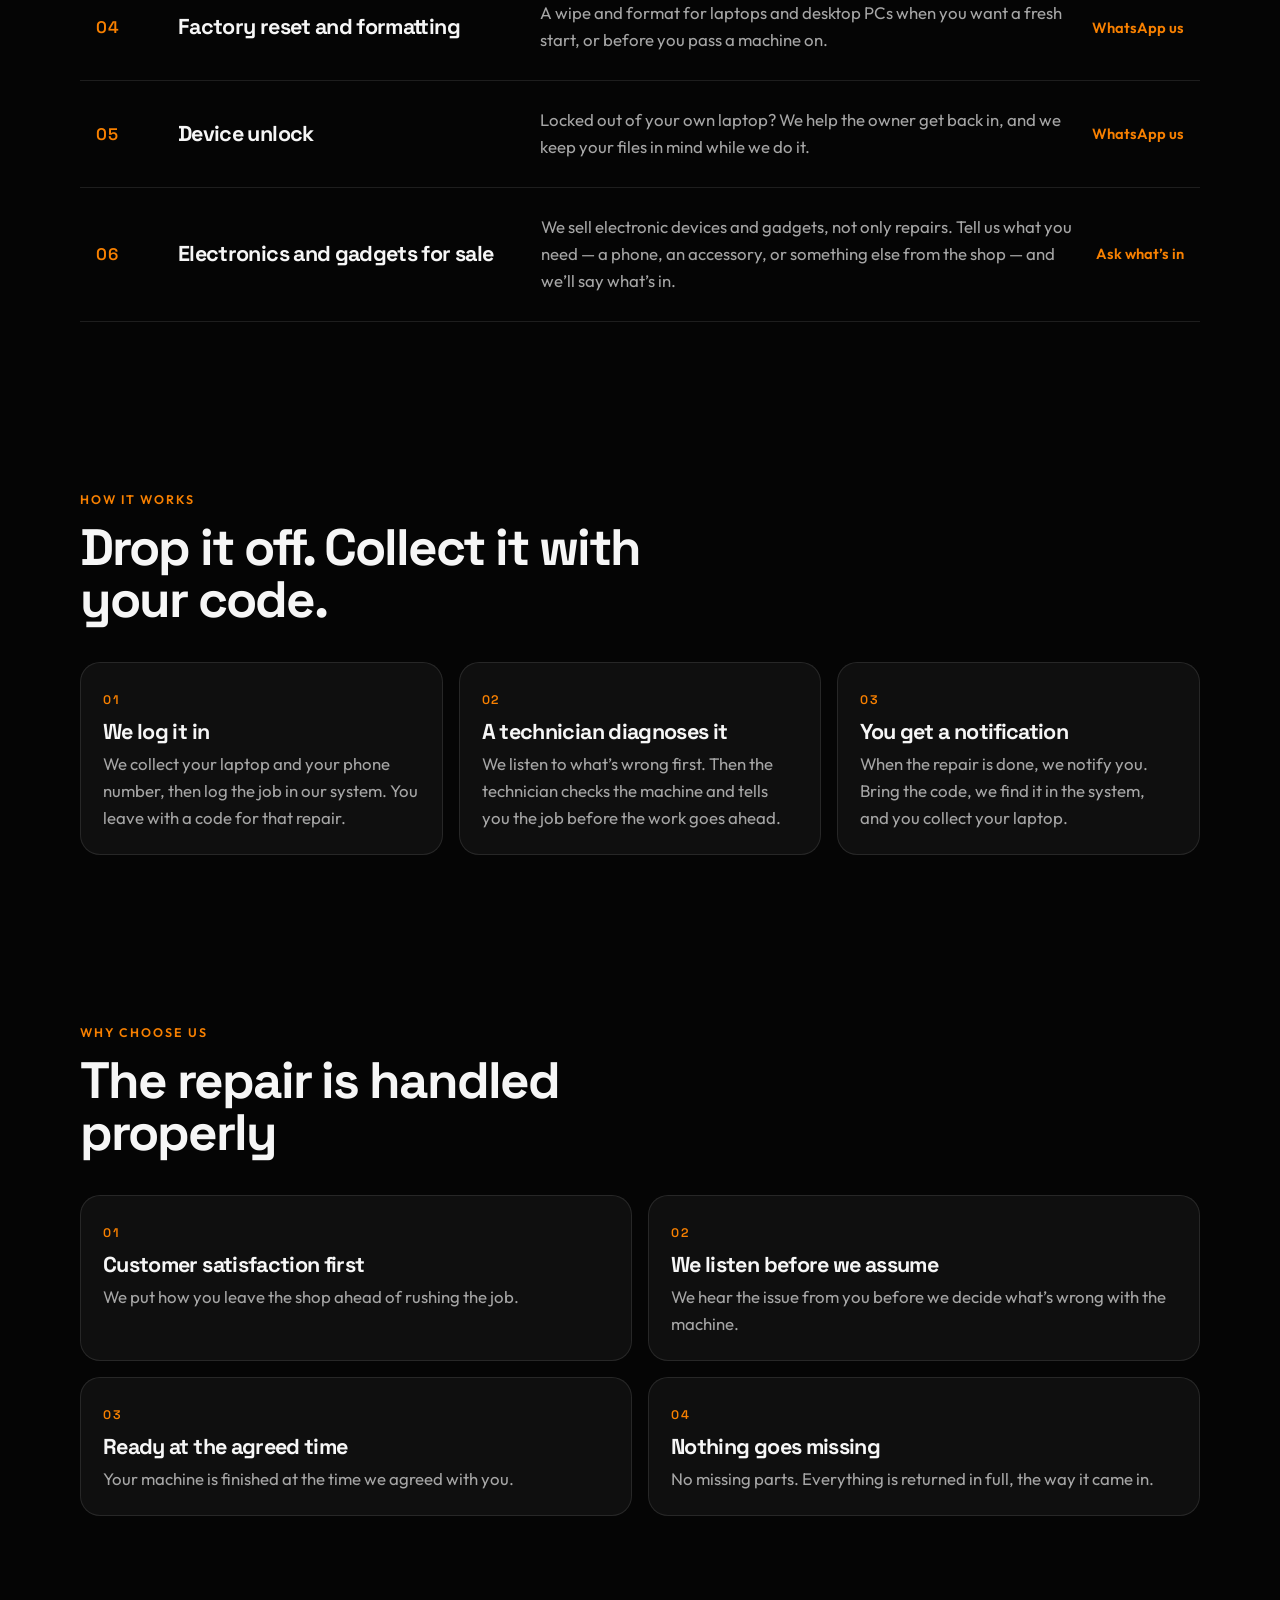
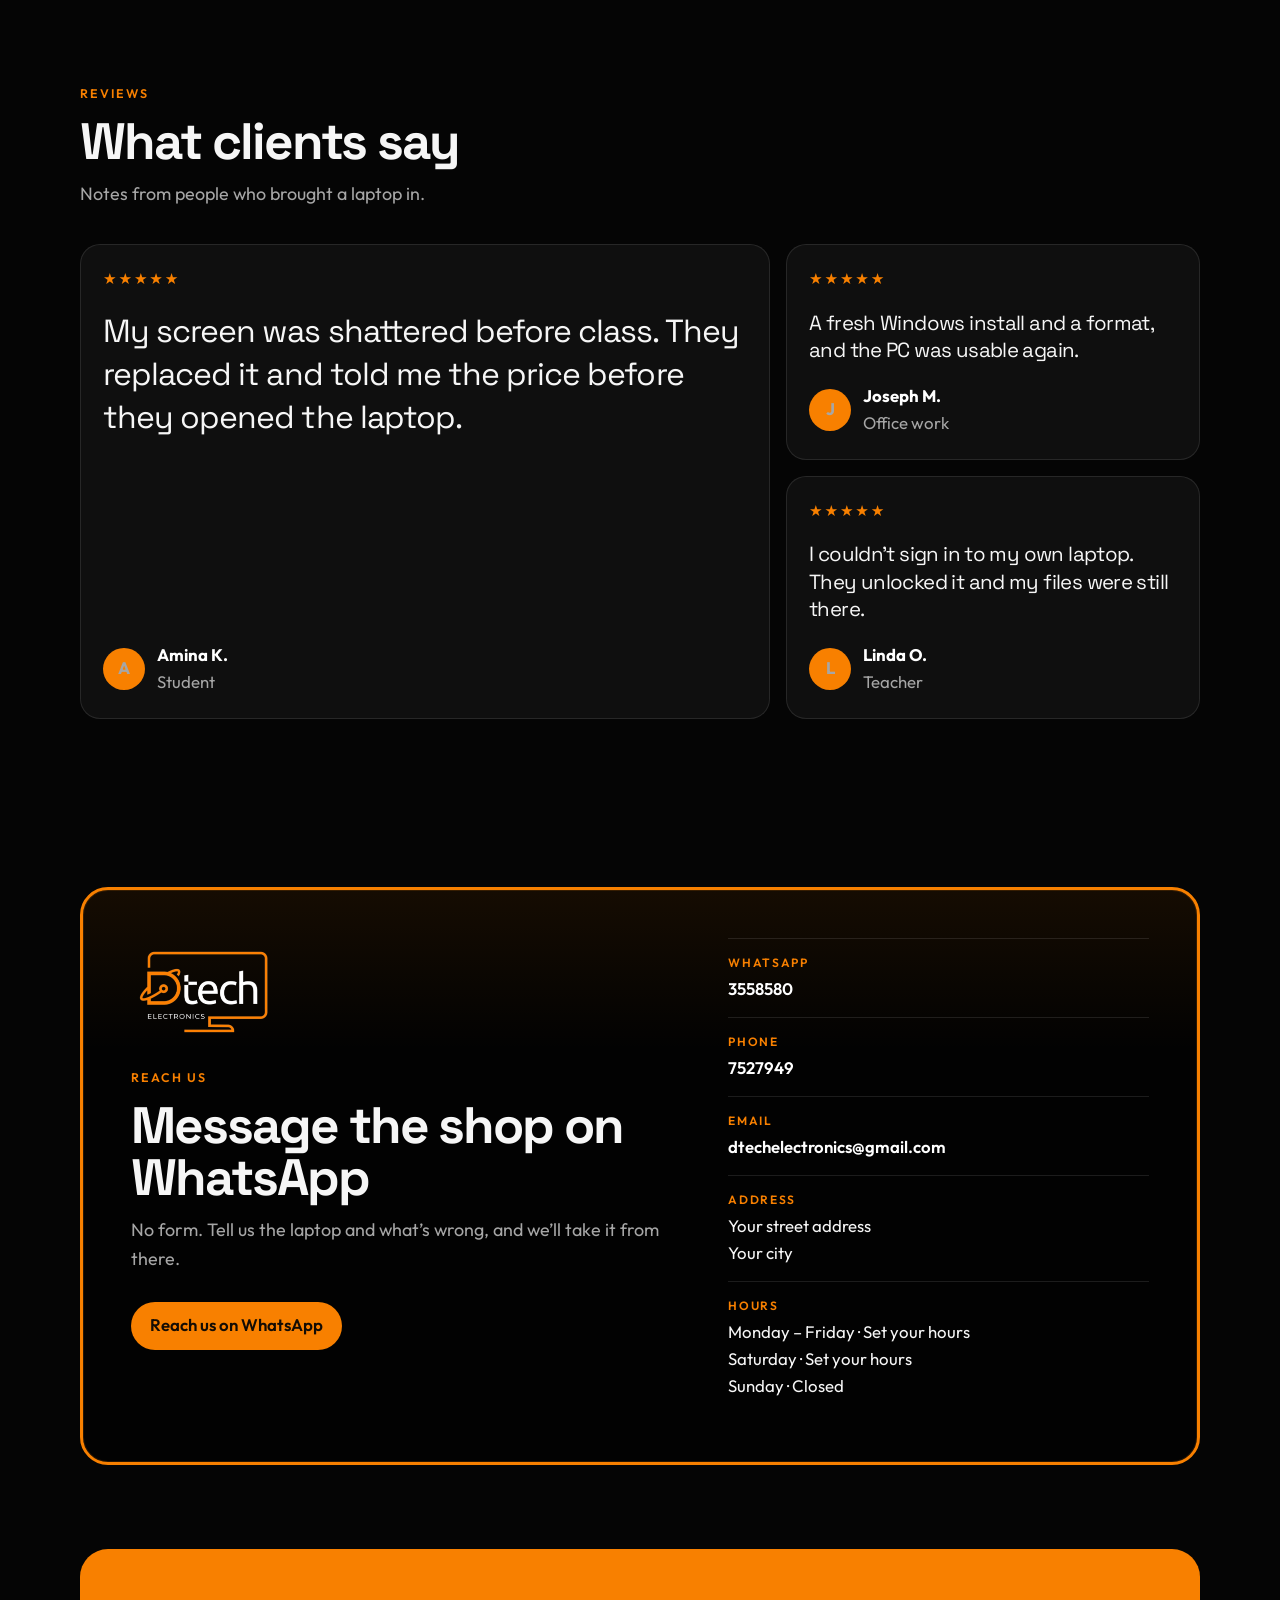
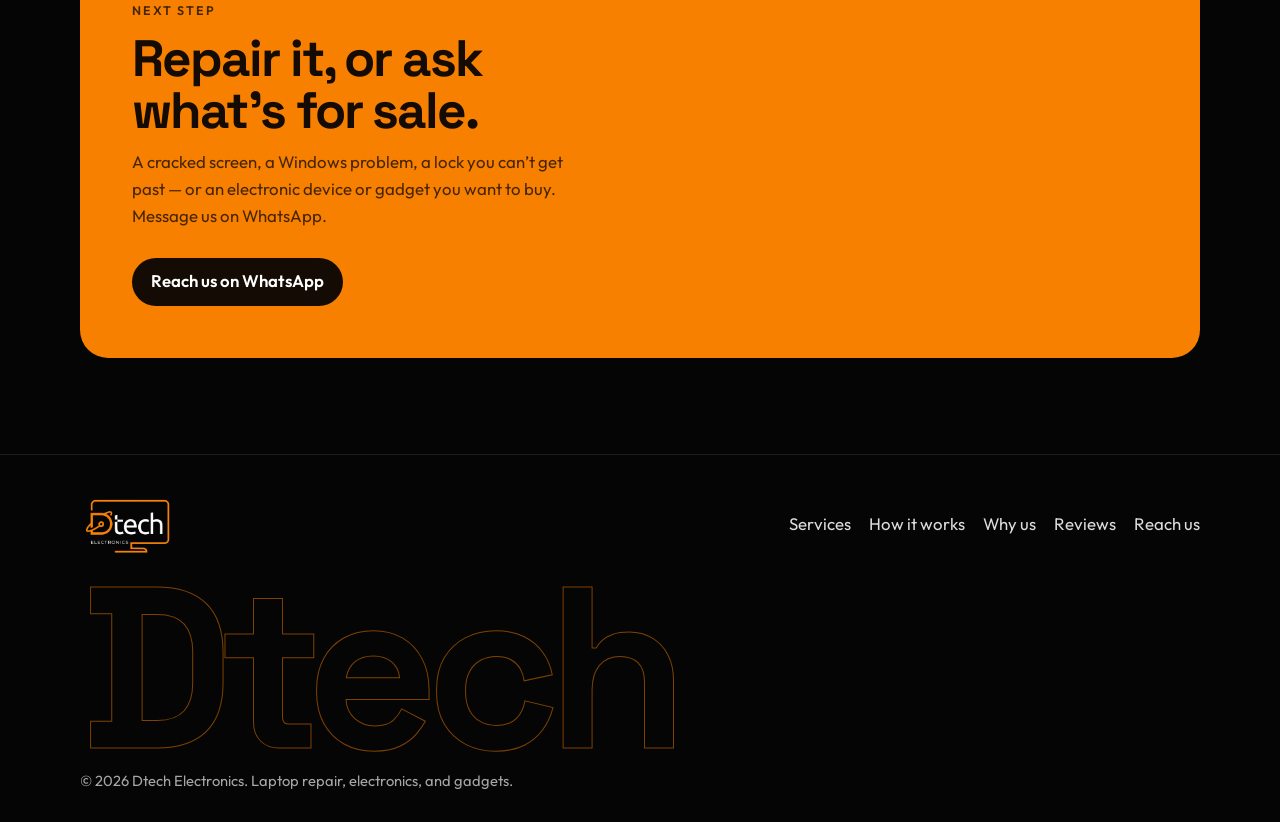
==== commit b3d24381: "Update index.html and styles.css to reflect expanded services and improved layout. Changed site titl" ====
--- a/index.html
+++ b/index.html
@@ -3,16 +3,16 @@
   <head>
     <meta charset="utf-8" />
     <meta name="viewport" content="width=device-width, initial-scale=1" />
-    <title>Dtech Electronics — Laptop repair</title>
+    <title>Dtech Electronics — Repair and electronics sales</title>
     <meta
       name="description"
-      content="Dtech Electronics repairs laptops. Screen replacement, hardware repair, Windows installation, factory reset, and owner unlocks. Reach us on WhatsApp."
+      content="Dtech Electronics repairs laptops and sells electronic devices and gadgets. Screens, hardware, Windows, resets, unlocks, and devices from the shop. Reach us on WhatsApp."
     />
     <meta name="theme-color" content="#050505" />
-    <meta property="og:title" content="Dtech Electronics — Laptop repair" />
+    <meta property="og:title" content="Dtech Electronics — Repair and electronics sales" />
     <meta
       property="og:description"
-      content="Screens, hardware, Windows installs, factory resets, and owner unlocks. Message the shop on WhatsApp."
+      content="Laptop repair, plus electronic devices and gadgets for sale. Message the shop on WhatsApp."
     />
     <meta property="og:image" content="/logo/Dtech.jpg" />
     <link rel="icon" href="/logo/Dtech-Transparent.png" />
@@ -53,16 +53,15 @@
       <section class="hero">
         <div class="container hero-grid">
           <div>
-            <p class="eyebrow">Laptop repair</p>
-            <h1>Bring the laptop. <em>We’ll fix it.</em></h1>
+            <p class="eyebrow">Dtech Electronics</p>
+            <h1>Dtech, your number one stop shop. <em>Gadgets, laptop repair, and software.</em></h1>
             <p class="lead">
-              Screen changes, hardware repairs, Windows installs, factory resets, and help getting back into a locked laptop.
+              Screens, Windows, and the gadgets in the shop. Ask us on WhatsApp.
             </p>
             <div class="actions">
               <a class="btn btn-primary" data-whatsapp data-note="Hi Dtech Electronics, I need help with a laptop." href="https://wa.me/3558580">Reach us on WhatsApp</a>
               <a class="btn btn-ghost" href="#services">See the services</a>
             </div>
-            <p class="brand-line">Dell, HP, Lenovo, Acer, Asus, <strong>and the rest.</strong></p>
           </div>
           <div class="hero-mark">
             <img src="/logo/Dtech-Transparent.png" width="599" height="416" alt="" />
@@ -78,6 +77,7 @@
             <span>Windows installation</span>
             <span>Factory reset</span>
             <span>Device unlock</span>
+            <span>Electronics and gadgets</span>
           </div>
           <div class="ticker-group">
             <span>Screen replacement</span>
@@ -85,6 +85,7 @@
             <span>Windows installation</span>
             <span>Factory reset</span>
             <span>Device unlock</span>
+            <span>Electronics and gadgets</span>
           </div>
         </div>
       </div>
@@ -93,8 +94,8 @@
         <div class="container">
           <div class="section-head">
             <p class="eyebrow">Services</p>
-            <h2>What we take care of</h2>
-            <p class="lead">From a cracked screen to a clean install of Windows. We tell you the job before we start.</p>
+            <h2>Repair, and devices for sale</h2>
+            <p class="lead">Laptop repair from a cracked screen to a clean install of Windows. We also sell electronic devices and gadgets. Ask us what’s in before you come.</p>
           </div>
           <div class="services">
             <a class="svc" data-whatsapp data-note="Hi Dtech Electronics, I need a screen replacement." href="https://wa.me/3558580">
@@ -126,6 +127,12 @@
               <h3>Device unlock</h3>
               <p>Locked out of your own laptop? We help the owner get back in, and we keep your files in mind while we do it.</p>
               <span class="svc-go">WhatsApp us</span>
+            </a>
+            <a class="svc" data-whatsapp data-note="Hi Dtech Electronics, I want to buy an electronic device or gadget." href="https://wa.me/3558580">
+              <span class="svc-num">06</span>
+              <h3>Electronics and gadgets for sale</h3>
+              <p>We sell electronic devices and gadgets, not only repairs. Tell us what you need — a phone, an accessory, or something else from the shop — and we’ll say what’s in.</p>
+              <span class="svc-go">Ask what’s in</span>
             </a>
           </div>
         </div>
@@ -275,8 +282,8 @@
         <div class="container">
           <div class="cta-inner">
             <p class="eyebrow">Next step</p>
-            <h2>Tell us what’s wrong with it.</h2>
-            <p>Screen, battery, Windows, a reset, or a lock you can’t get past. Message us on WhatsApp.</p>
+            <h2>Repair it, or ask what’s for sale.</h2>
+            <p>A cracked screen, a Windows problem, a lock you can’t get past — or an electronic device or gadget you want to buy. Message us on WhatsApp.</p>
             <div class="actions">
               <a class="btn btn-dark" data-whatsapp data-note="Hi Dtech Electronics, I need help with a laptop." href="https://wa.me/3558580">Reach us on WhatsApp</a>
             </div>
@@ -300,7 +307,7 @@
           </nav>
         </div>
         <p class="footer-mark" aria-hidden="true">Dtech</p>
-        <p class="legal">© 2026 Dtech Electronics. Laptop repair.</p>
+        <p class="legal">© 2026 Dtech Electronics. Laptop repair, electronics, and gadgets.</p>
       </div>
     </footer>
     <a class="wa-float" data-whatsapp data-note="Hi Dtech Electronics, I need help with a laptop." href="https://wa.me/3558580" aria-label="Chat with Dtech Electronics on WhatsApp">
--- a/css/styles.css
+++ b/css/styles.css
@@ -123,6 +123,11 @@
 h1 em {
   font-style: normal;
   color: var(--orange);
+}
+
+.hero h1 {
+  font-size: clamp(2.15rem, 4.2vw, 3.35rem);
+  line-height: 1.08;
 }
 
 h2 {
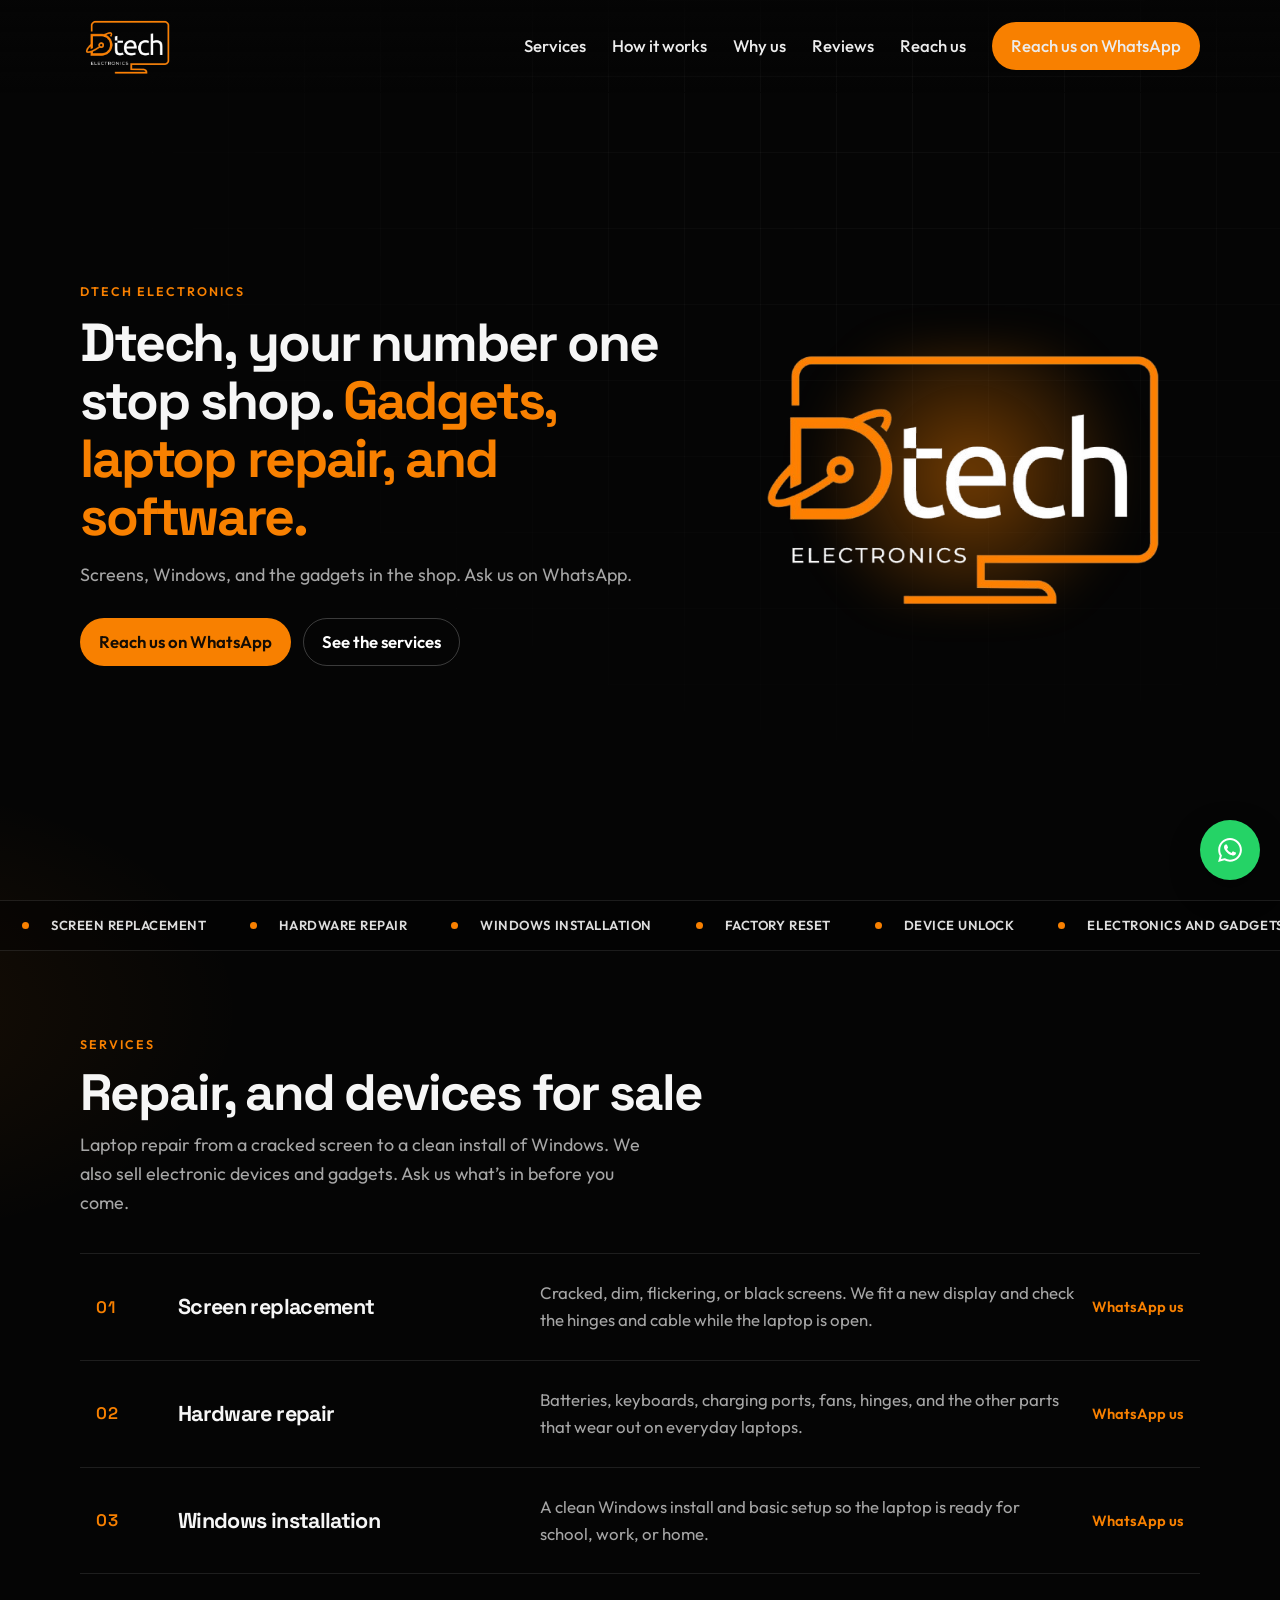
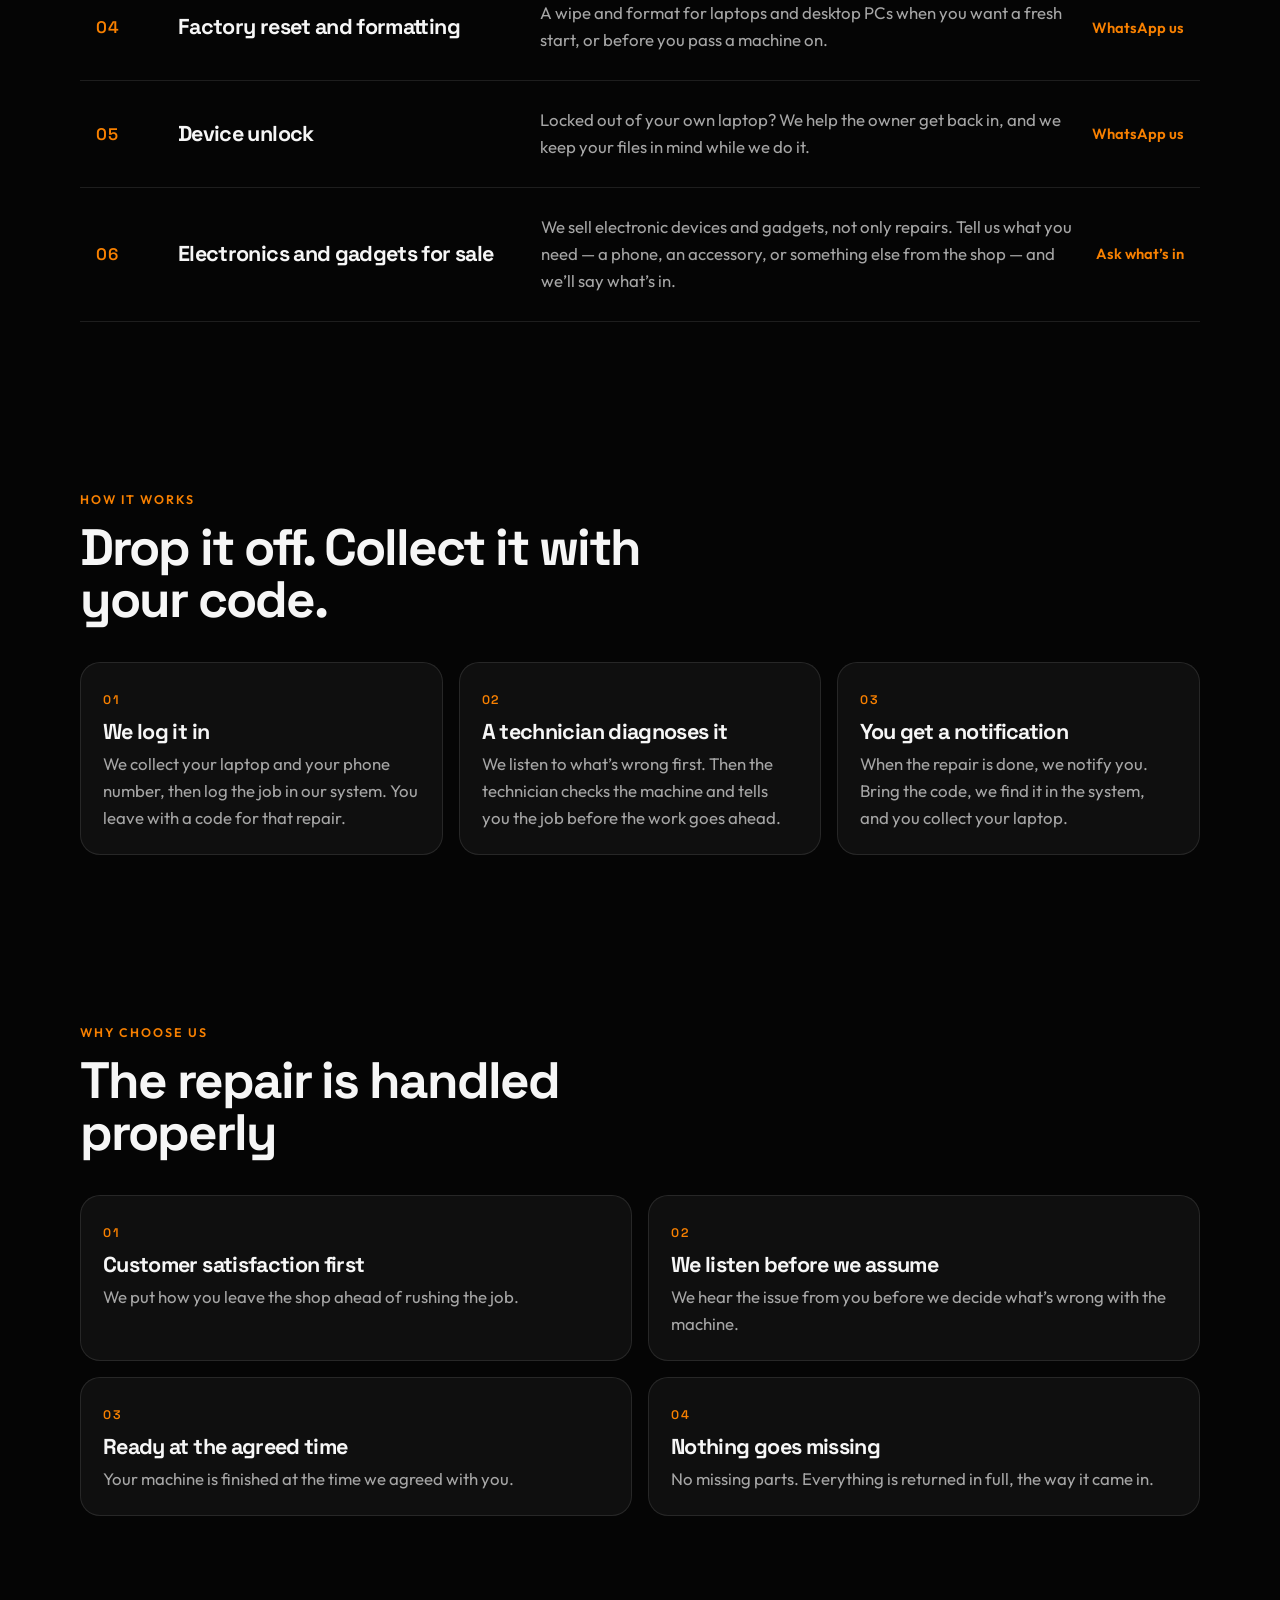
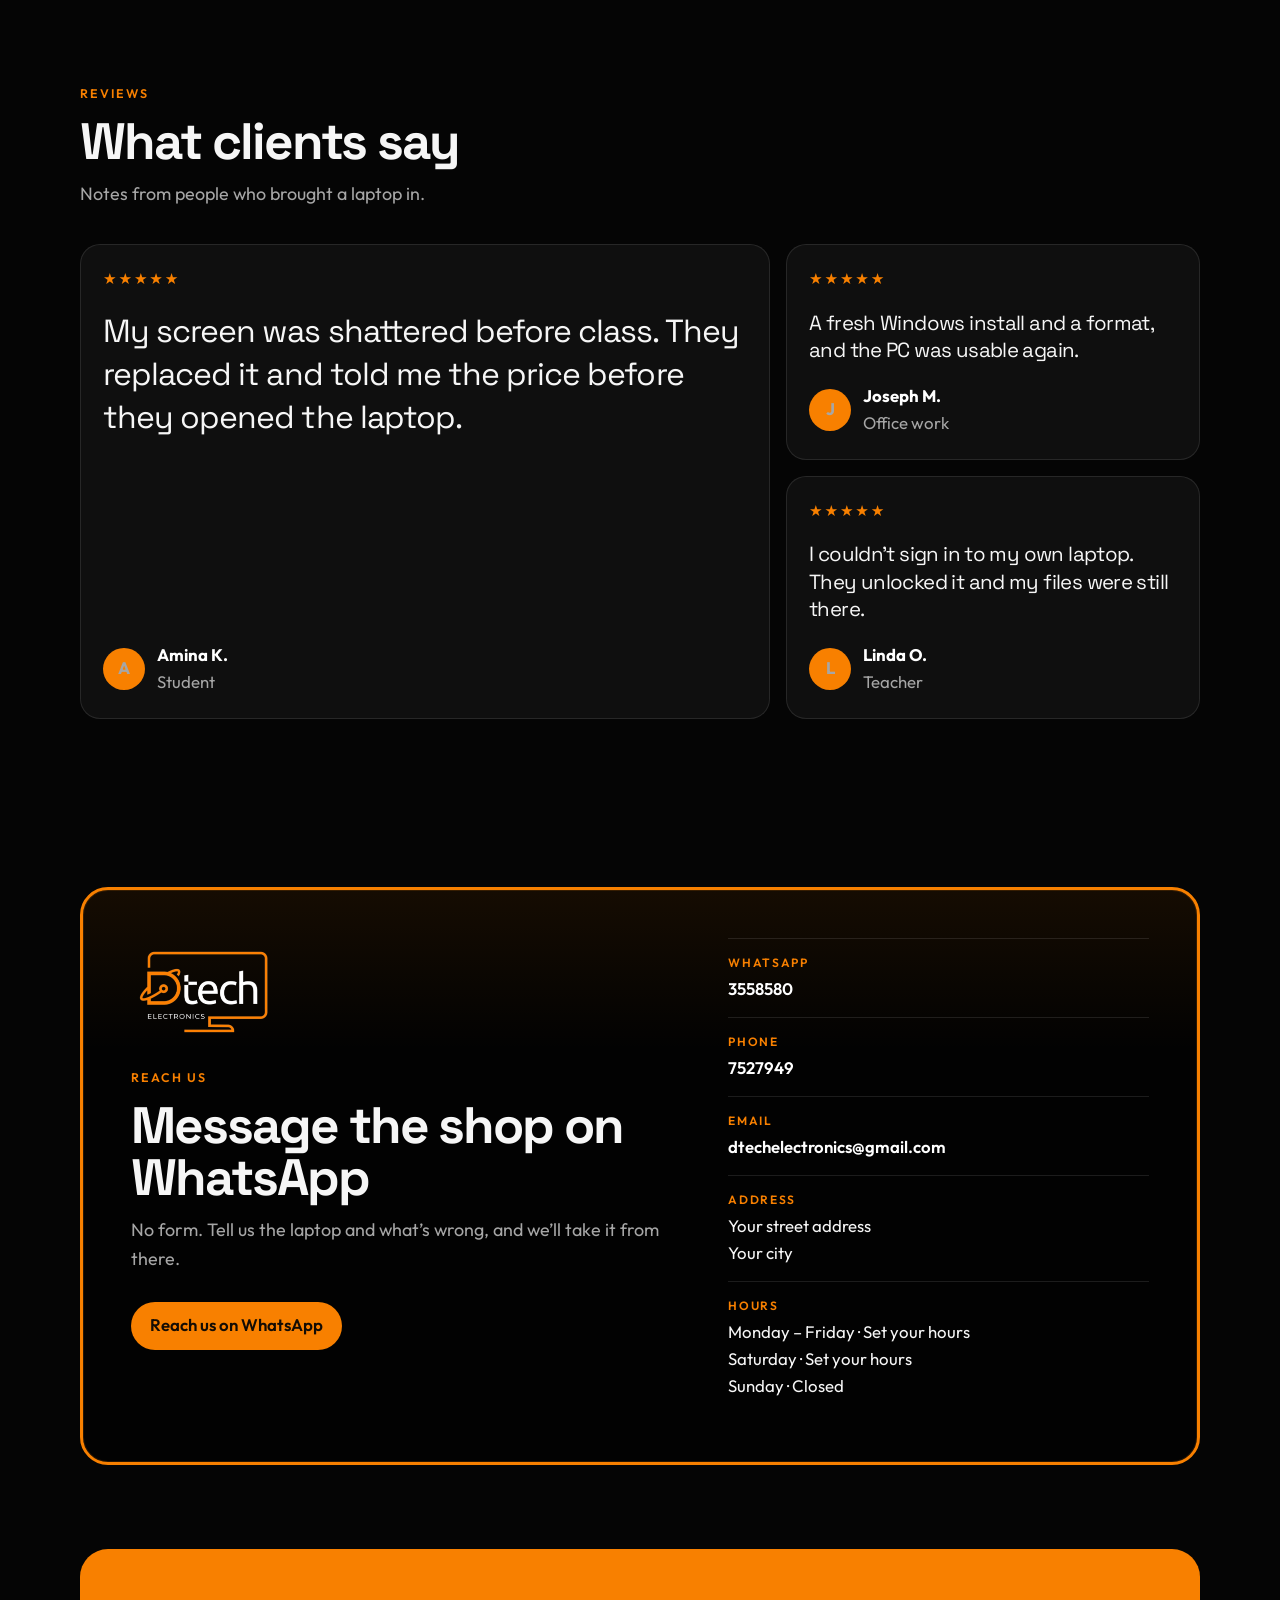
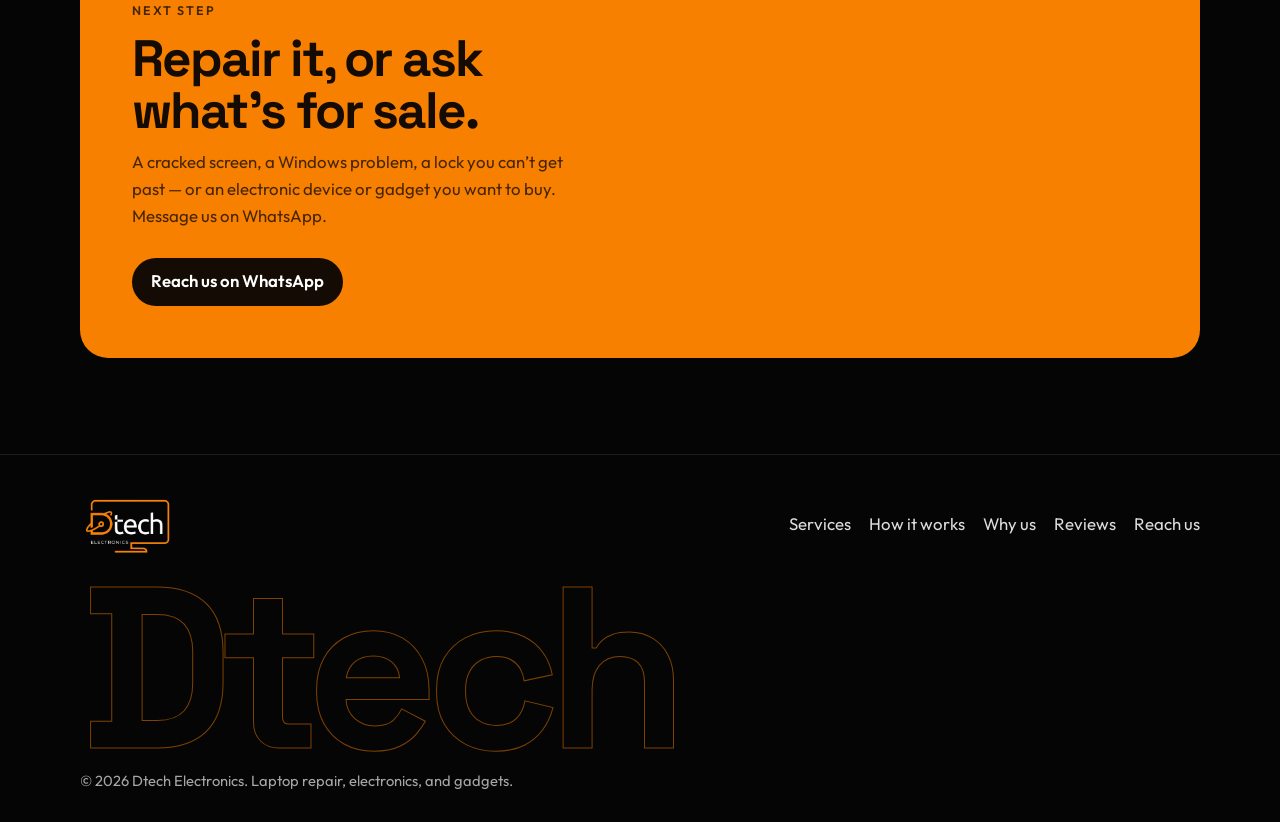
==== commit 2c220a60: "Remove skip link and associated CSS styles for improved accessibility and cleaner design." ====
--- a/index.html
+++ b/index.html
@@ -26,7 +26,6 @@
     <script>document.documentElement.classList.add("js");</script>
   </head>
   <body id="top">
-    <a class="skip" href="#main">Skip to content</a>
     <header class="site-header">
       <div class="container header-bar">
         <a class="logo" href="/index.html">
--- a/css/styles.css
+++ b/css/styles.css
@@ -84,21 +84,6 @@
 :focus-visible {
   outline: 2px solid var(--orange);
   outline-offset: 3px;
-}
-
-.skip {
-  position: absolute;
-  left: 16px;
-  top: -40px;
-  z-index: 80;
-  background: var(--orange);
-  color: var(--ink);
-  padding: 8px 12px;
-  border-radius: 8px;
-}
-
-.skip:focus {
-  top: 12px;
 }
 
 .container {
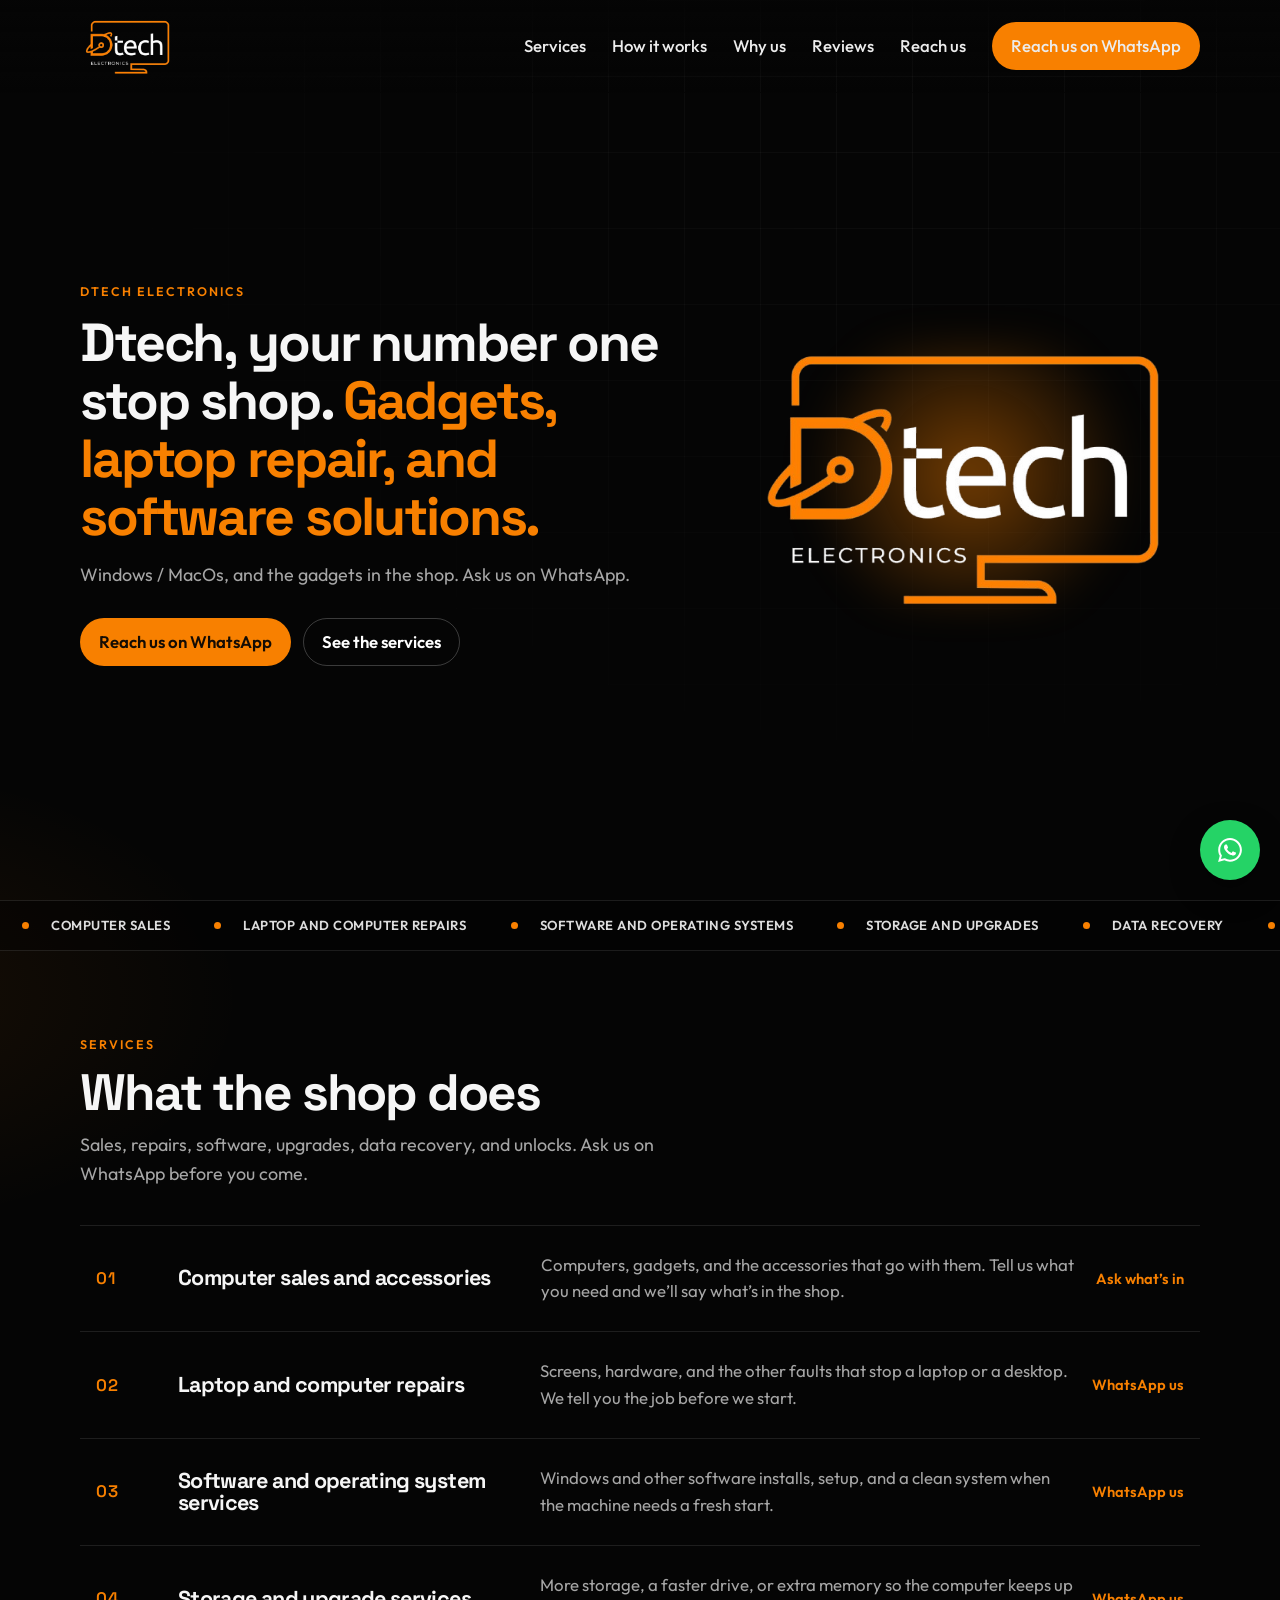
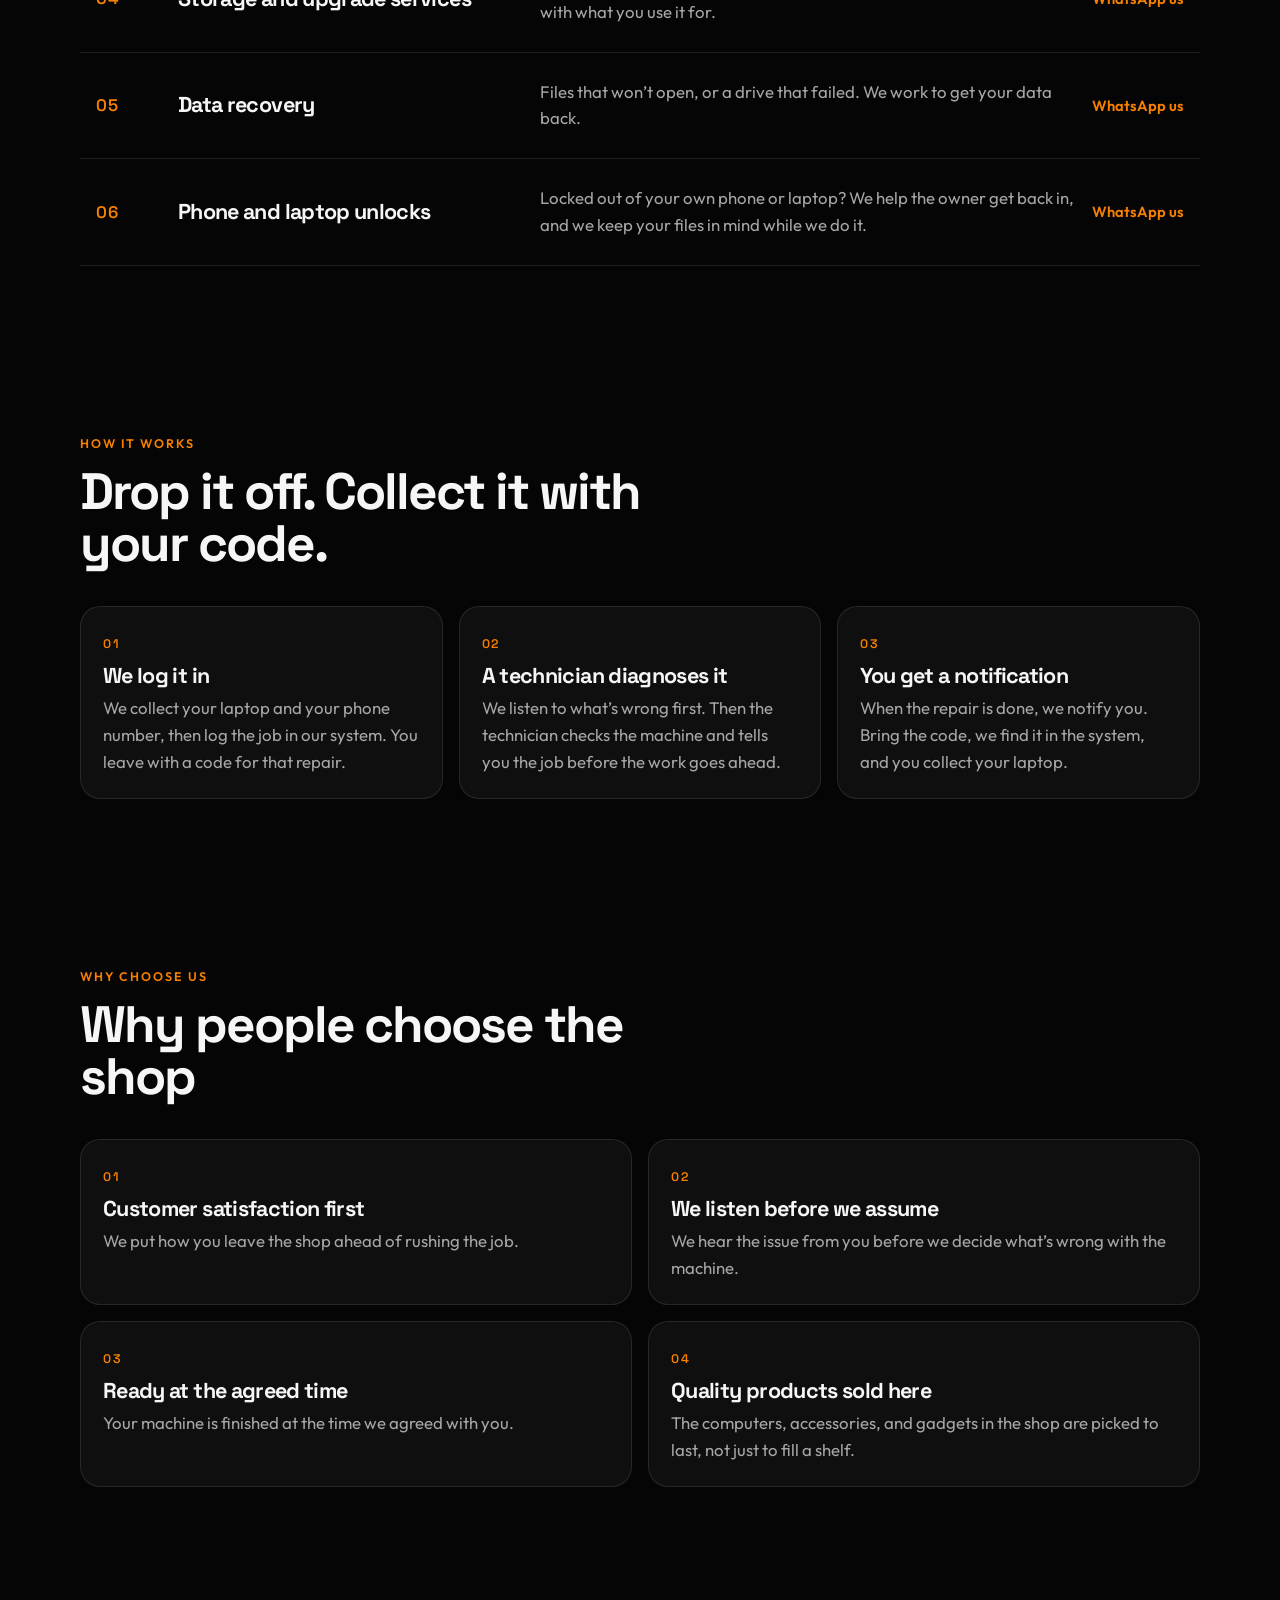
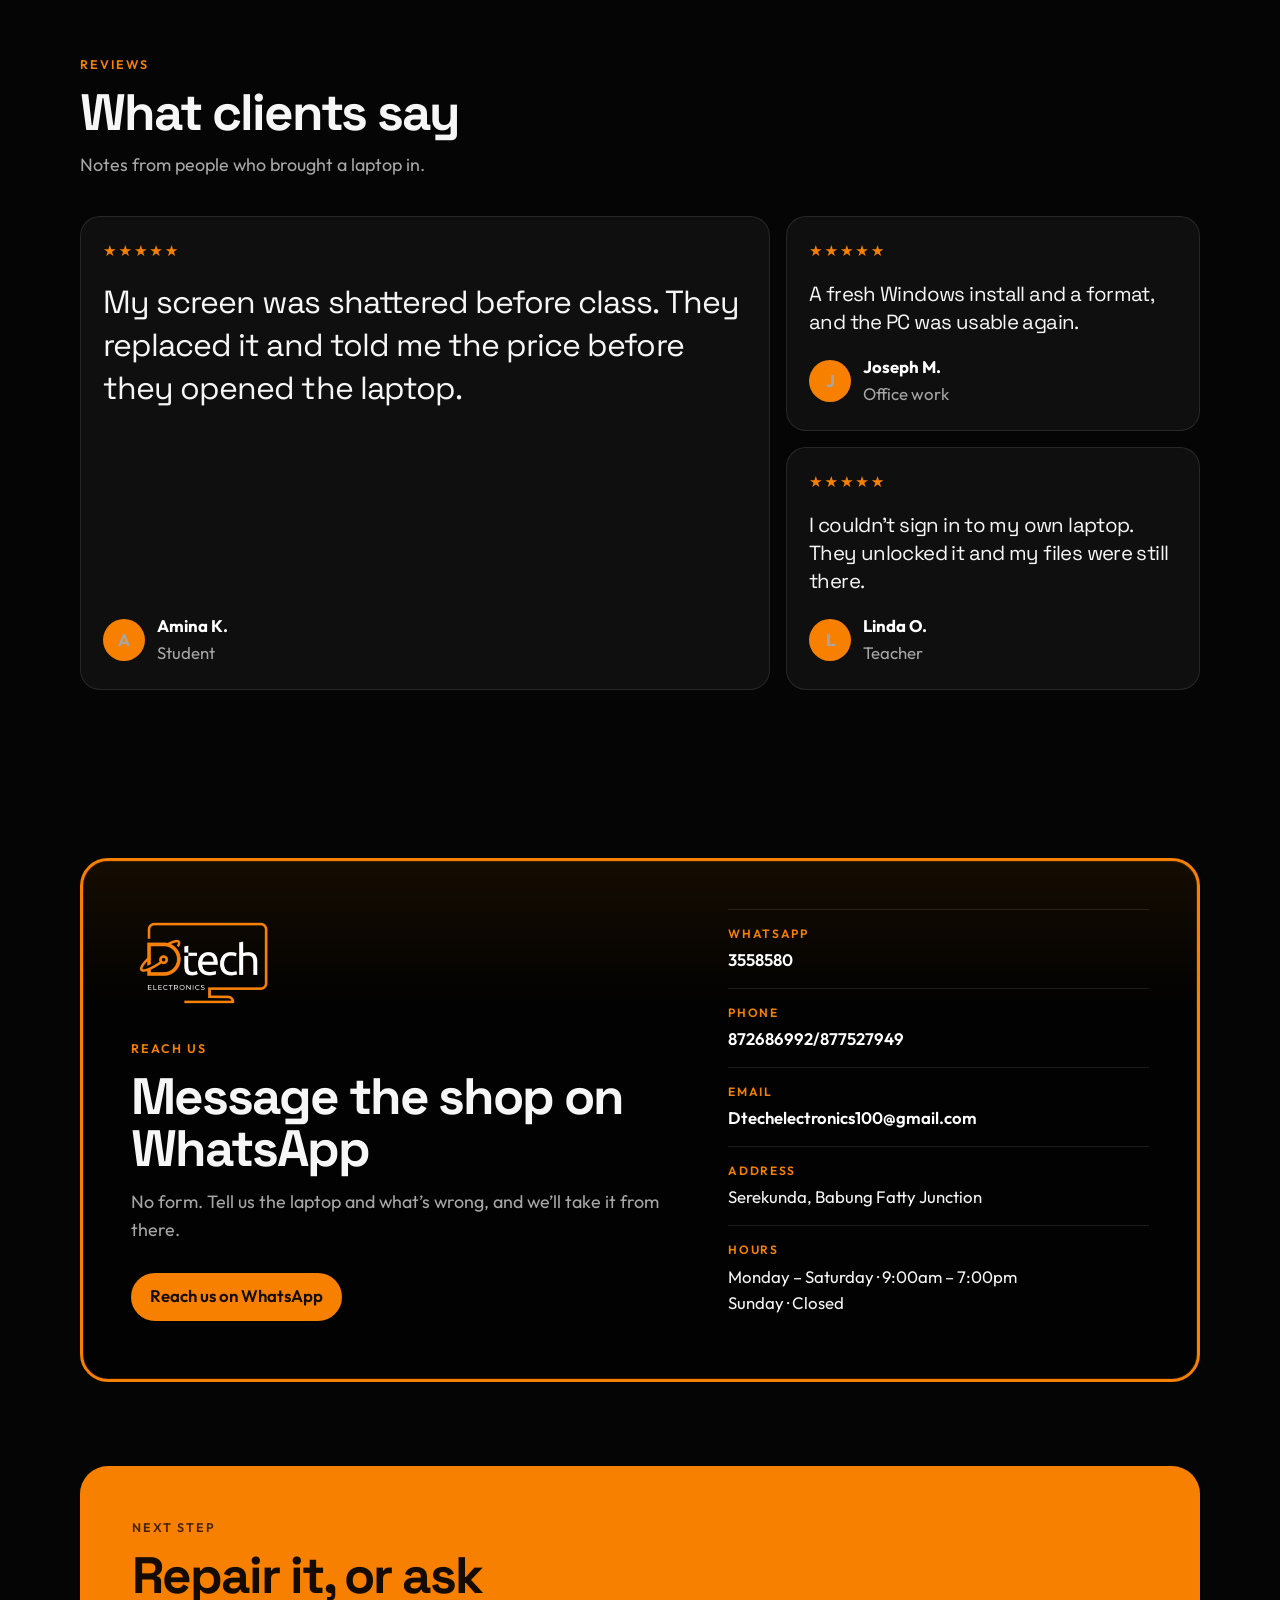
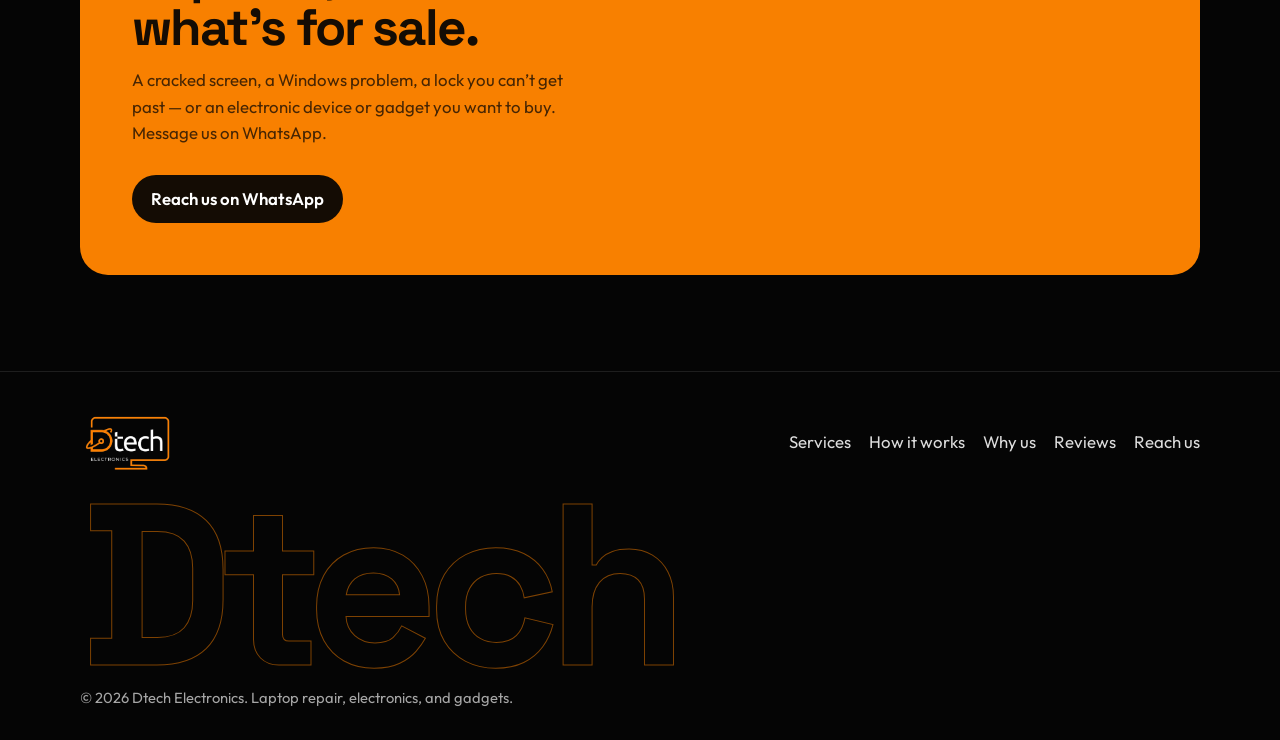
==== commit 0d048b18: "Revise index.html and README.md to enhance service descriptions and shop details. Updated meta tags " ====
--- a/index.html
+++ b/index.html
@@ -6,13 +6,13 @@
     <title>Dtech Electronics — Repair and electronics sales</title>
     <meta
       name="description"
-      content="Dtech Electronics repairs laptops and sells electronic devices and gadgets. Screens, hardware, Windows, resets, unlocks, and devices from the shop. Reach us on WhatsApp."
+      content="Dtech Electronics in Serekunda. Computer sales and accessories, laptop and computer repairs, software, storage upgrades, and data recovery."
     />
     <meta name="theme-color" content="#050505" />
     <meta property="og:title" content="Dtech Electronics — Repair and electronics sales" />
     <meta
       property="og:description"
-      content="Laptop repair, plus electronic devices and gadgets for sale. Message the shop on WhatsApp."
+      content="Computer sales, laptop and computer repairs, software, storage upgrades, and data recovery in Serekunda."
     />
     <meta property="og:image" content="/logo/Dtech.jpg" />
     <link rel="icon" href="/logo/Dtech-Transparent.png" />
@@ -53,9 +53,9 @@
         <div class="container hero-grid">
           <div>
             <p class="eyebrow">Dtech Electronics</p>
-            <h1>Dtech, your number one stop shop. <em>Gadgets, laptop repair, and software.</em></h1>
+            <h1>Dtech, your number one stop shop. <em>Gadgets, laptop repair, and software solutions.</em></h1>
             <p class="lead">
-              Screens, Windows, and the gadgets in the shop. Ask us on WhatsApp.
+              Windows / MacOs, and the gadgets in the shop. Ask us on WhatsApp.
             </p>
             <div class="actions">
               <a class="btn btn-primary" data-whatsapp data-note="Hi Dtech Electronics, I need help with a laptop." href="https://wa.me/3558580">Reach us on WhatsApp</a>
@@ -71,20 +71,20 @@
       <div class="ticker" aria-hidden="true">
         <div class="ticker-track">
           <div class="ticker-group">
-            <span>Screen replacement</span>
-            <span>Hardware repair</span>
-            <span>Windows installation</span>
-            <span>Factory reset</span>
-            <span>Device unlock</span>
-            <span>Electronics and gadgets</span>
+            <span>Computer sales</span>
+            <span>Laptop and computer repairs</span>
+            <span>Software and operating systems</span>
+            <span>Storage and upgrades</span>
+            <span>Data recovery</span>
+            <span>Phone and laptop unlocks</span>
           </div>
           <div class="ticker-group">
-            <span>Screen replacement</span>
-            <span>Hardware repair</span>
-            <span>Windows installation</span>
-            <span>Factory reset</span>
-            <span>Device unlock</span>
-            <span>Electronics and gadgets</span>
+            <span>Computer sales</span>
+            <span>Laptop and computer repairs</span>
+            <span>Software and operating systems</span>
+            <span>Storage and upgrades</span>
+            <span>Data recovery</span>
+            <span>Phone and laptop unlocks</span>
           </div>
         </div>
       </div>
@@ -93,45 +93,45 @@
         <div class="container">
           <div class="section-head">
             <p class="eyebrow">Services</p>
-            <h2>Repair, and devices for sale</h2>
-            <p class="lead">Laptop repair from a cracked screen to a clean install of Windows. We also sell electronic devices and gadgets. Ask us what’s in before you come.</p>
+            <h2>What the shop does</h2>
+            <p class="lead">Sales, repairs, software, upgrades, data recovery, and unlocks. Ask us on WhatsApp before you come.</p>
           </div>
           <div class="services">
-            <a class="svc" data-whatsapp data-note="Hi Dtech Electronics, I need a screen replacement." href="https://wa.me/3558580">
+            <a class="svc" data-whatsapp data-note="Hi Dtech Electronics, I want to buy a computer or an accessory." href="https://wa.me/3558580">
               <span class="svc-num">01</span>
-              <h3>Screen replacement</h3>
-              <p>Cracked, dim, flickering, or black screens. We fit a new display and check the hinges and cable while the laptop is open.</p>
-              <span class="svc-go">WhatsApp us</span>
-            </a>
-            <a class="svc" data-whatsapp data-note="Hi Dtech Electronics, I need a hardware repair." href="https://wa.me/3558580">
+              <h3>Computer sales and accessories</h3>
+              <p>Computers, gadgets, and the accessories that go with them. Tell us what you need and we’ll say what’s in the shop.</p>
+              <span class="svc-go">Ask what’s in</span>
+            </a>
+            <a class="svc" data-whatsapp data-note="Hi Dtech Electronics, I need a laptop or computer repair." href="https://wa.me/3558580">
               <span class="svc-num">02</span>
-              <h3>Hardware repair</h3>
-              <p>Batteries, keyboards, charging ports, fans, hinges, and the other parts that wear out on everyday laptops.</p>
-              <span class="svc-go">WhatsApp us</span>
-            </a>
-            <a class="svc" data-whatsapp data-note="Hi Dtech Electronics, I need Windows installed." href="https://wa.me/3558580">
+              <h3>Laptop and computer repairs</h3>
+              <p>Screens, hardware, and the other faults that stop a laptop or a desktop. We tell you the job before we start.</p>
+              <span class="svc-go">WhatsApp us</span>
+            </a>
+            <a class="svc" data-whatsapp data-note="Hi Dtech Electronics, I need software or an operating system installed." href="https://wa.me/3558580">
               <span class="svc-num">03</span>
-              <h3>Windows installation</h3>
-              <p>A clean Windows install and basic setup so the laptop is ready for school, work, or home.</p>
-              <span class="svc-go">WhatsApp us</span>
-            </a>
-            <a class="svc" data-whatsapp data-note="Hi Dtech Electronics, I need a factory reset and format." href="https://wa.me/3558580">
+              <h3>Software and operating system services</h3>
+              <p>Windows and other software installs, setup, and a clean system when the machine needs a fresh start.</p>
+              <span class="svc-go">WhatsApp us</span>
+            </a>
+            <a class="svc" data-whatsapp data-note="Hi Dtech Electronics, I need a storage upgrade." href="https://wa.me/3558580">
               <span class="svc-num">04</span>
-              <h3>Factory reset and formatting</h3>
-              <p>A wipe and format for laptops and desktop PCs when you want a fresh start, or before you pass a machine on.</p>
-              <span class="svc-go">WhatsApp us</span>
-            </a>
-            <a class="svc" data-whatsapp data-note="Hi Dtech Electronics, I need help unlocking my own laptop." href="https://wa.me/3558580">
+              <h3>Storage and upgrade services</h3>
+              <p>More storage, a faster drive, or extra memory so the computer keeps up with what you use it for.</p>
+              <span class="svc-go">WhatsApp us</span>
+            </a>
+            <a class="svc" data-whatsapp data-note="Hi Dtech Electronics, I need data recovery." href="https://wa.me/3558580">
               <span class="svc-num">05</span>
-              <h3>Device unlock</h3>
-              <p>Locked out of your own laptop? We help the owner get back in, and we keep your files in mind while we do it.</p>
-              <span class="svc-go">WhatsApp us</span>
-            </a>
-            <a class="svc" data-whatsapp data-note="Hi Dtech Electronics, I want to buy an electronic device or gadget." href="https://wa.me/3558580">
+              <h3>Data recovery</h3>
+              <p>Files that won’t open, or a drive that failed. We work to get your data back.</p>
+              <span class="svc-go">WhatsApp us</span>
+            </a>
+            <a class="svc" data-whatsapp data-note="Hi Dtech Electronics, I need my own phone or laptop unlocked." href="https://wa.me/3558580">
               <span class="svc-num">06</span>
-              <h3>Electronics and gadgets for sale</h3>
-              <p>We sell electronic devices and gadgets, not only repairs. Tell us what you need — a phone, an accessory, or something else from the shop — and we’ll say what’s in.</p>
-              <span class="svc-go">Ask what’s in</span>
+              <h3>Phone and laptop unlocks</h3>
+              <p>Locked out of your own phone or laptop? We help the owner get back in, and we keep your files in mind while we do it.</p>
+              <span class="svc-go">WhatsApp us</span>
             </a>
           </div>
         </div>
@@ -167,7 +167,7 @@
         <div class="container">
           <div class="section-head">
             <p class="eyebrow">Why choose us</p>
-            <h2>The repair is handled properly</h2>
+            <h2>Why people choose the shop</h2>
           </div>
           <ul class="reasons">
             <li>
@@ -187,8 +187,8 @@
             </li>
             <li>
               <span class="step-num">04</span>
-              <h3>Nothing goes missing</h3>
-              <p>No missing parts. Everything is returned in full, the way it came in.</p>
+              <h3>Quality products sold here</h3>
+              <p>The computers, accessories, and gadgets in the shop are picked to last, not just to fill a shelf.</p>
             </li>
           </ul>
         </div>
@@ -251,24 +251,20 @@
               </div>
               <div>
                 <dt>Phone</dt>
-                <dd><a href="tel:7527949">7527949</a></dd>
+                <dd><a href="tel:7527949">872686992/877527949</a></dd>
               </div>
               <div>
                 <dt>Email</dt>
-                <dd><a href="mailto:dtechelectronics@gmail.com">dtechelectronics@gmail.com</a></dd>
+                <dd><a href="mailto:Dtechelectronics100@gmail.com">Dtechelectronics100@gmail.com</a></dd>
               </div>
               <div>
                 <dt>Address</dt>
-                <dd>
-                  Your street address<br />
-                  Your city
-                </dd>
+                <dd>Serekunda, Babung Fatty Junction</dd>
               </div>
               <div>
                 <dt>Hours</dt>
                 <dd>
-                  Monday – Friday · Set your hours<br />
-                  Saturday · Set your hours<br />
+                  Monday – Saturday · 9:00am – 7:00pm<br />
                   Sunday · Closed
                 </dd>
               </div>
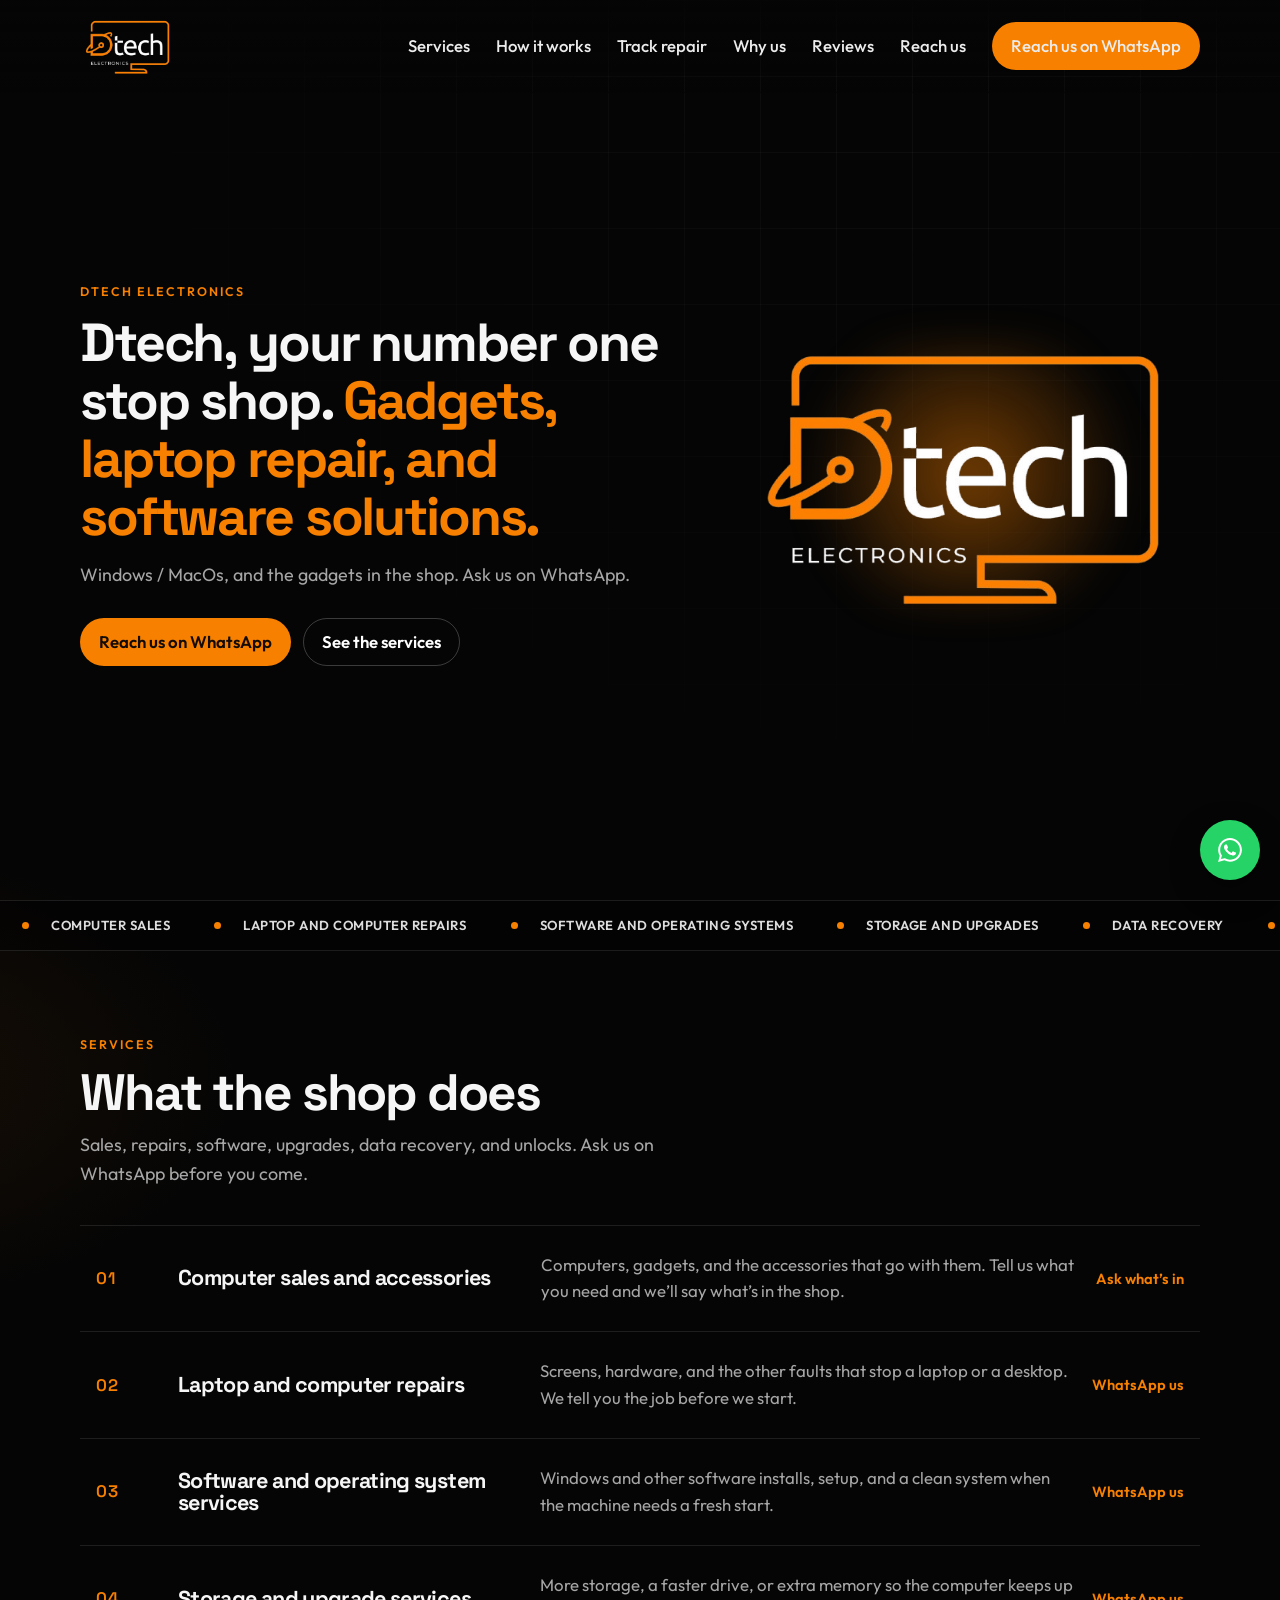
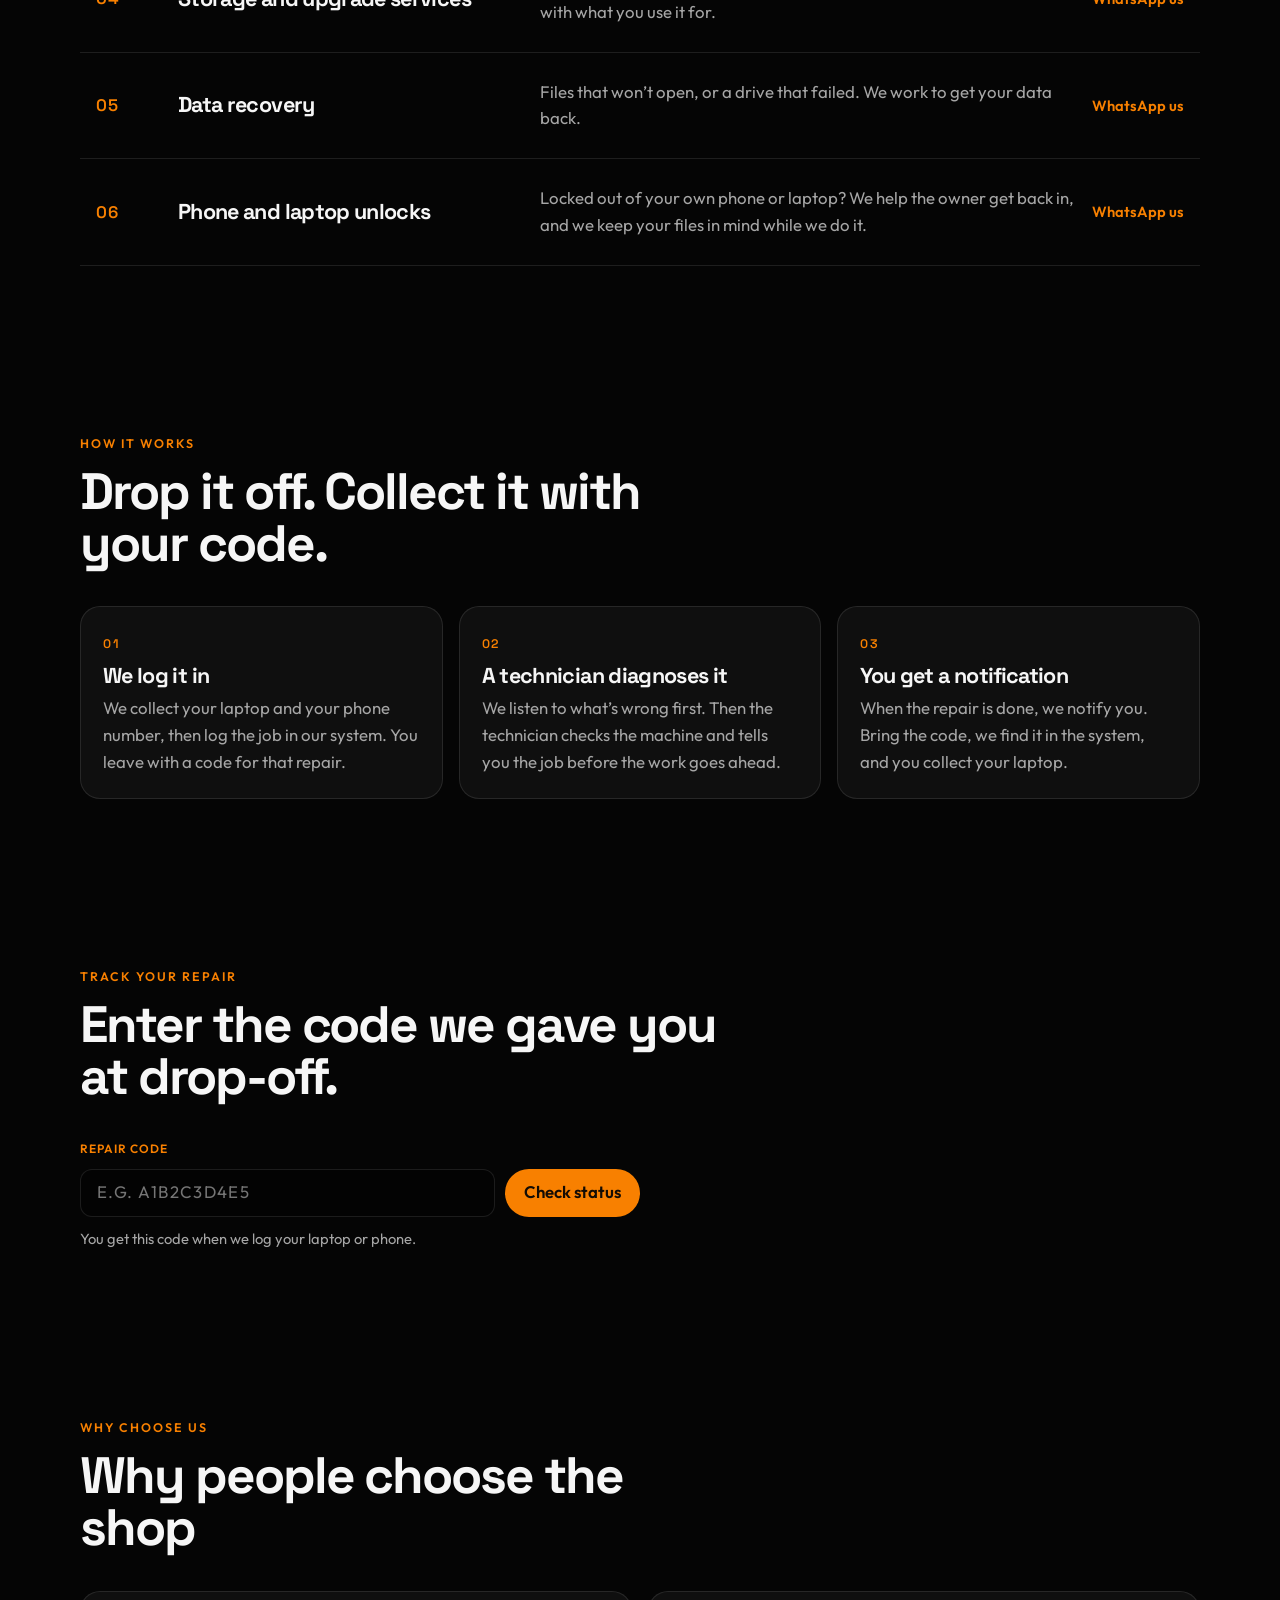
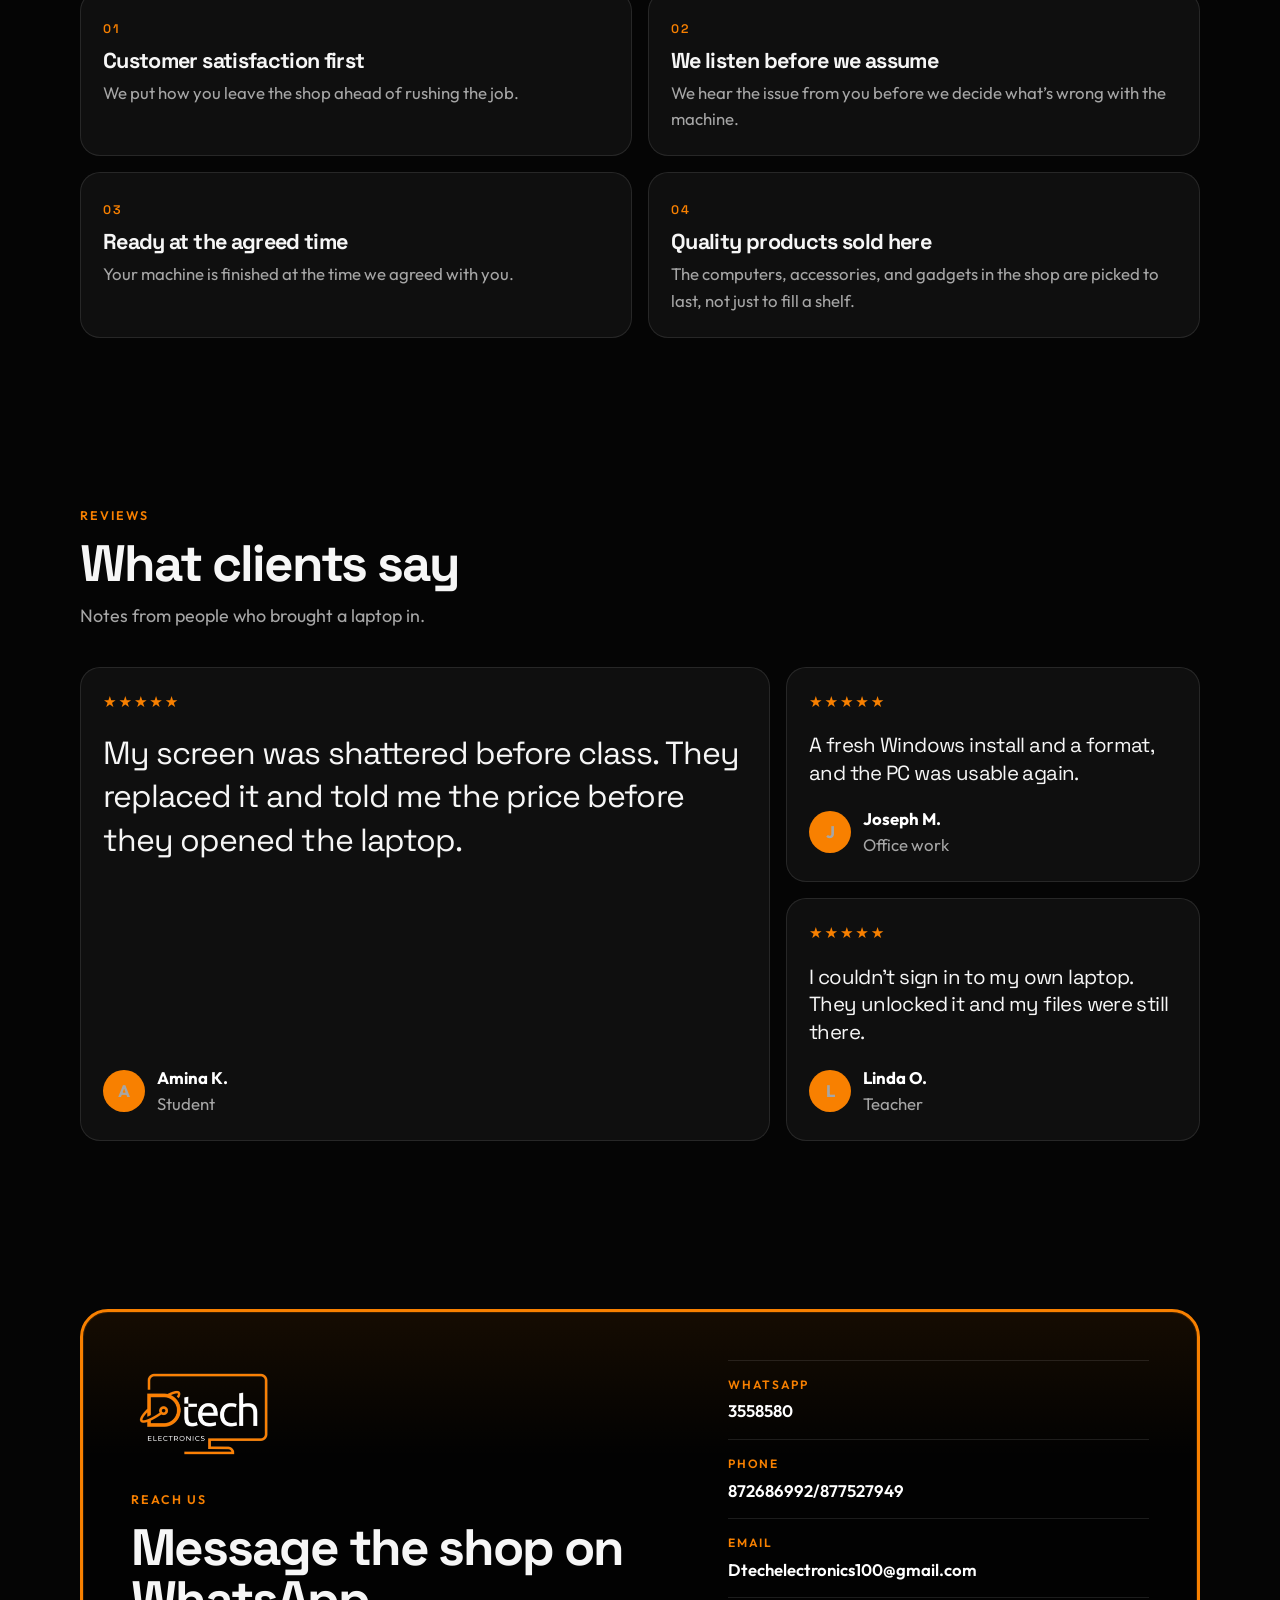
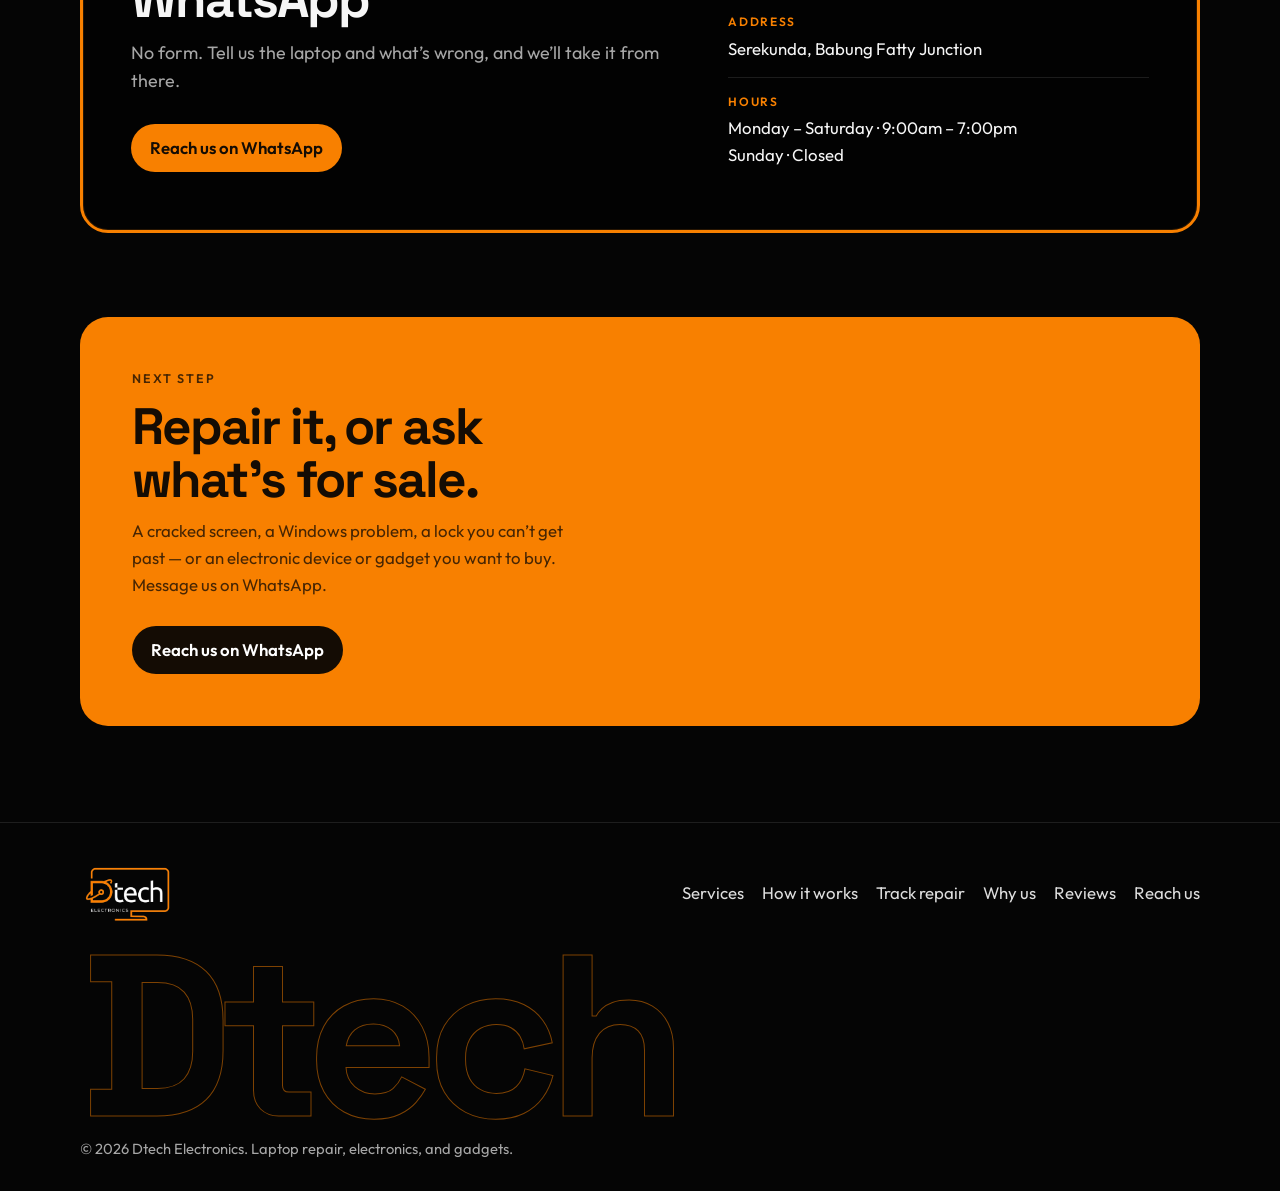
==== commit e998ac66: "Add repair tracking feature with form and API integration. Update Dockerfile for entrypoint script, " ====
--- a/index.html
+++ b/index.html
@@ -34,6 +34,7 @@
         <nav class="nav-links nav-panel" id="nav-panel" aria-label="Primary">
           <a href="#services">Services</a>
           <a href="#process">How it works</a>
+          <a href="#track">Track repair</a>
           <a href="#why">Why us</a>
           <a href="#reviews">Reviews</a>
           <a href="#reach">Reach us</a>
@@ -160,6 +161,33 @@
               <p>When the repair is done, we notify you. Bring the code, we find it in the system, and you collect your laptop.</p>
             </li>
           </ol>
+        </div>
+      </section>
+
+      <section class="section reveal" id="track">
+        <div class="container">
+          <div class="section-head">
+            <p class="eyebrow">Track your repair</p>
+            <h2>Enter the code we gave you at drop-off.</h2>
+          </div>
+          <form class="track-form" id="track-form" novalidate>
+            <label for="track-code">Repair code</label>
+            <div class="track-row">
+              <input
+                id="track-code"
+                name="code"
+                type="text"
+                maxlength="20"
+                autocomplete="off"
+                spellcheck="false"
+                placeholder="e.g. A1B2C3D4E5"
+                required
+              />
+              <button class="btn btn-primary" type="submit">Check status</button>
+            </div>
+            <p class="track-hint">You get this code when we log your laptop or phone.</p>
+            <div class="track-result" id="track-result" hidden></div>
+          </form>
         </div>
       </section>
 
@@ -296,6 +324,7 @@
           <nav class="footer-links" aria-label="Footer">
             <a href="#services">Services</a>
             <a href="#process">How it works</a>
+            <a href="#track">Track repair</a>
             <a href="#why">Why us</a>
             <a href="#reviews">Reviews</a>
             <a href="#reach">Reach us</a>
@@ -308,6 +337,7 @@
     <a class="wa-float" data-whatsapp data-note="Hi Dtech Electronics, I need help with a laptop." href="https://wa.me/3558580" aria-label="Chat with Dtech Electronics on WhatsApp">
       <img src="/logo/whatsapp-brands-solid-full.svg" width="34" height="34" alt="" />
     </a>
+    <script src="/js/config.js"></script>
     <script src="/js/main.js" defer></script>
   </body>
 </html>
--- a/css/styles.css
+++ b/css/styles.css
@@ -992,6 +992,70 @@
   }
 }
 
+.track-form {
+  max-width: 560px;
+  display: grid;
+  gap: 10px;
+}
+
+.track-form label {
+  color: var(--orange);
+  font-size: 0.75rem;
+  font-weight: 600;
+  letter-spacing: 0.08em;
+  text-transform: uppercase;
+}
+
+.track-row {
+  display: flex;
+  flex-wrap: wrap;
+  gap: 10px;
+}
+
+.track-form input {
+  flex: 1 1 220px;
+  min-height: 48px;
+  border: 1px solid var(--line);
+  border-radius: 12px;
+  background: rgba(0, 0, 0, 0.35);
+  padding: 0 16px;
+  letter-spacing: 0.08em;
+  text-transform: uppercase;
+}
+
+.track-form input:focus {
+  outline: 2px solid var(--orange);
+  outline-offset: 1px;
+}
+
+.track-hint {
+  margin: 0;
+  color: var(--muted);
+  font-size: 0.92rem;
+}
+
+.track-result {
+  margin-top: 8px;
+  padding: 16px 18px;
+  border-radius: 14px;
+  border: 1px solid var(--line);
+  background: rgba(0, 0, 0, 0.35);
+}
+
+.track-result.is-ready {
+  border-color: rgba(34, 197, 94, 0.45);
+}
+
+.track-result.is-error {
+  border-color: rgba(248, 128, 0, 0.45);
+}
+
+.track-result strong {
+  display: block;
+  font-family: var(--display);
+  margin-bottom: 4px;
+}
+
 @keyframes ticker {
   from {
     transform: translateX(0);
